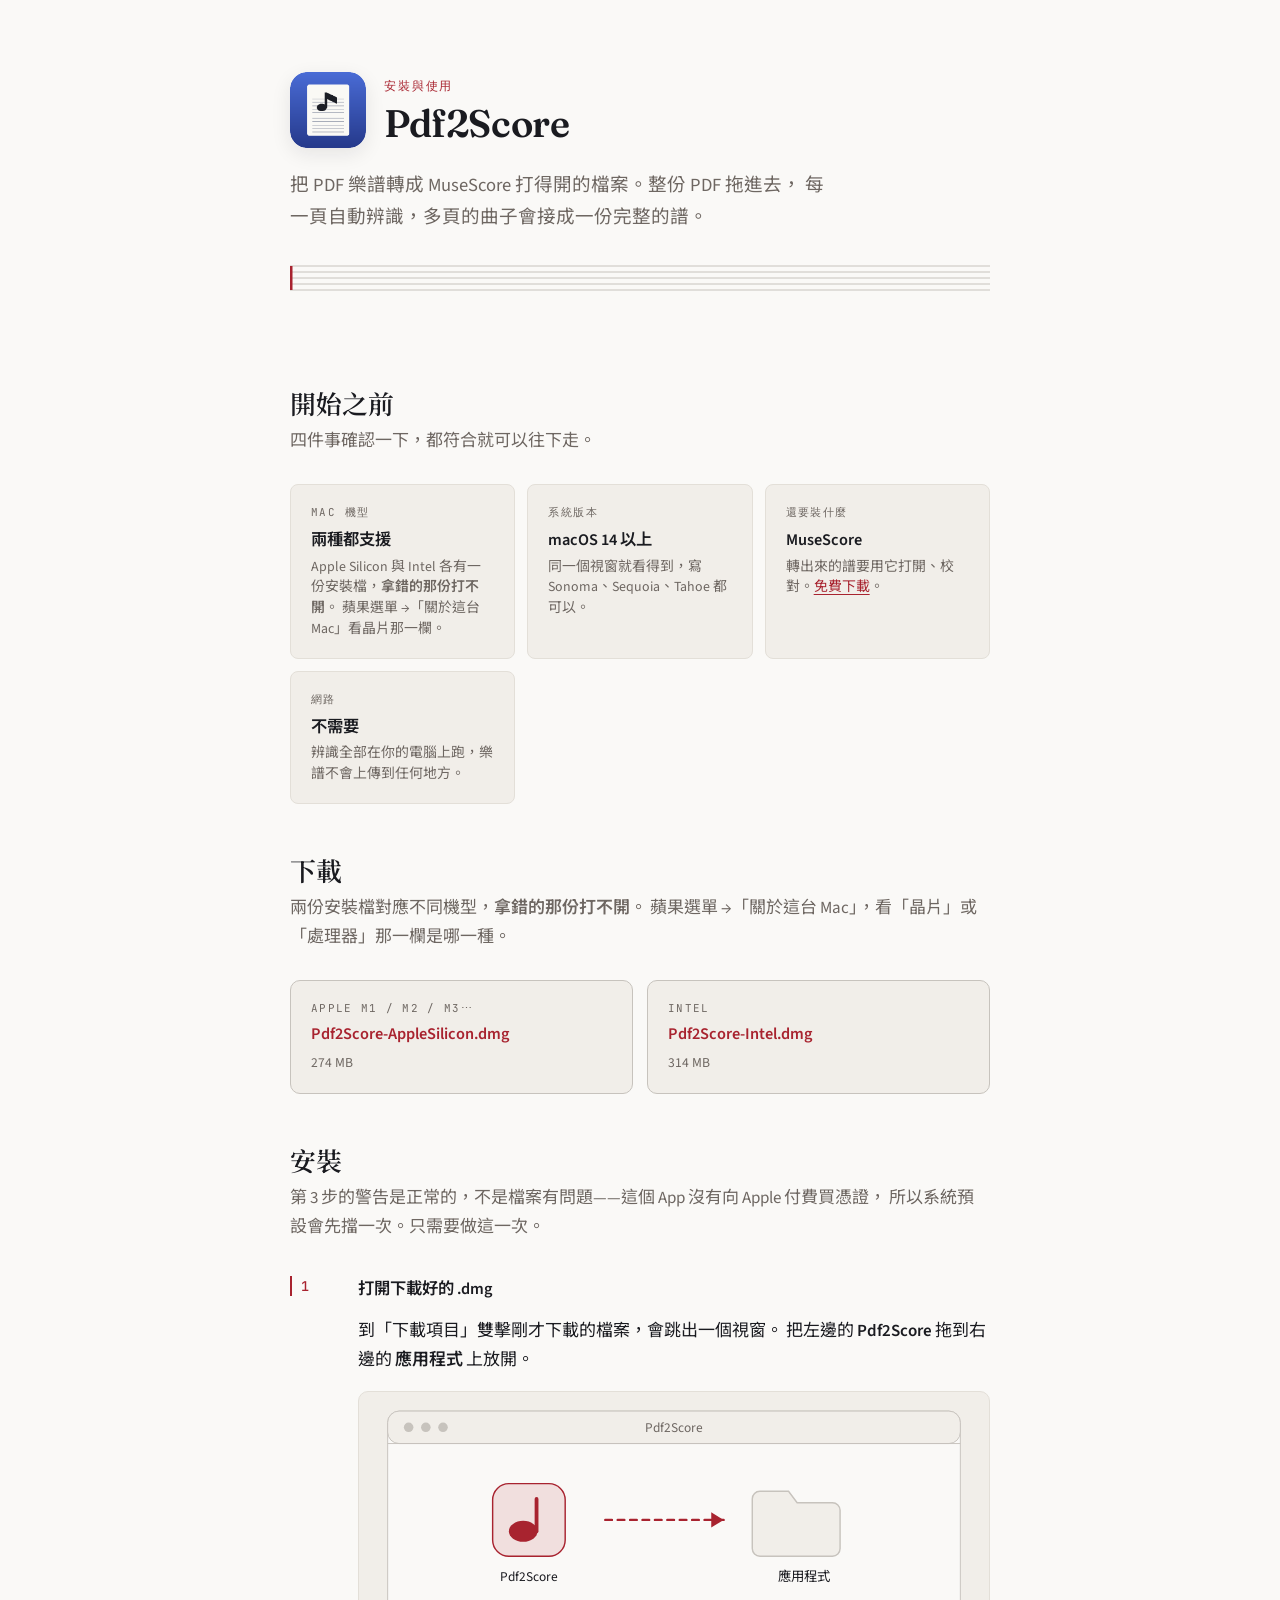
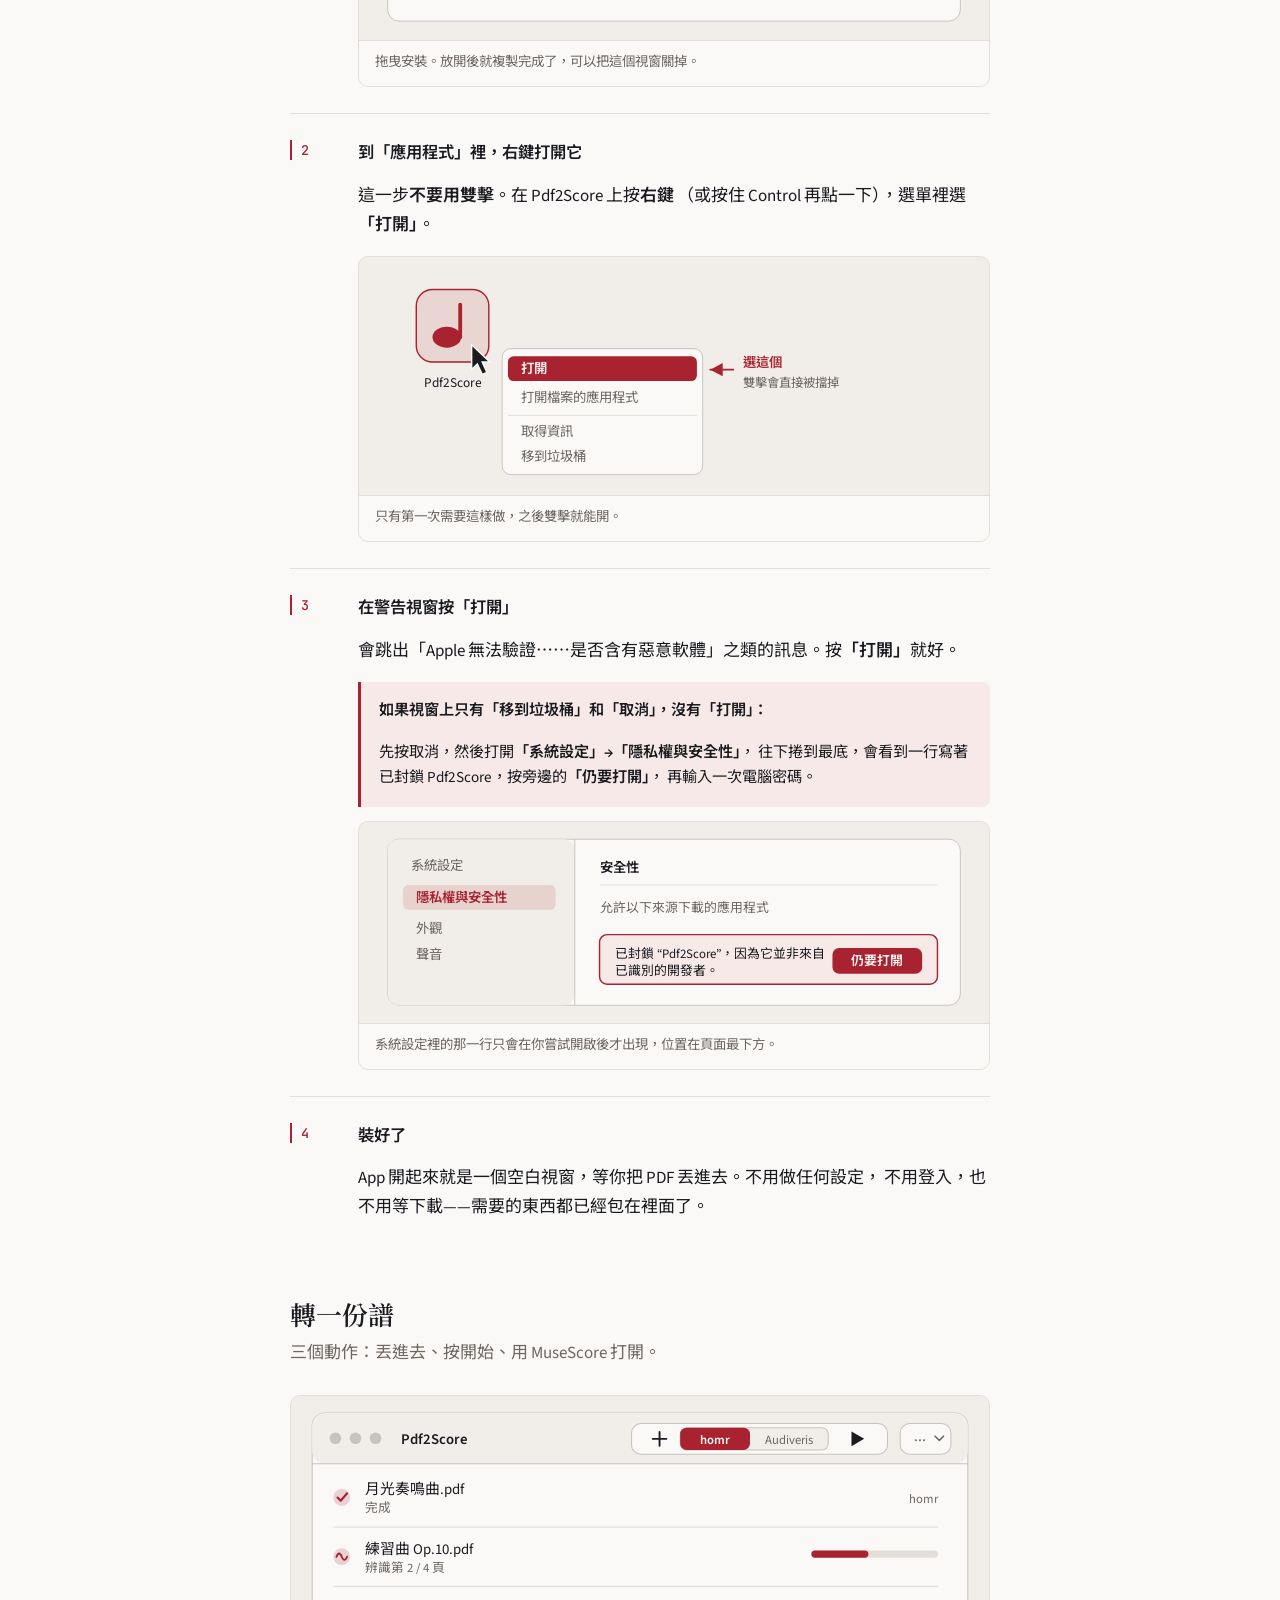
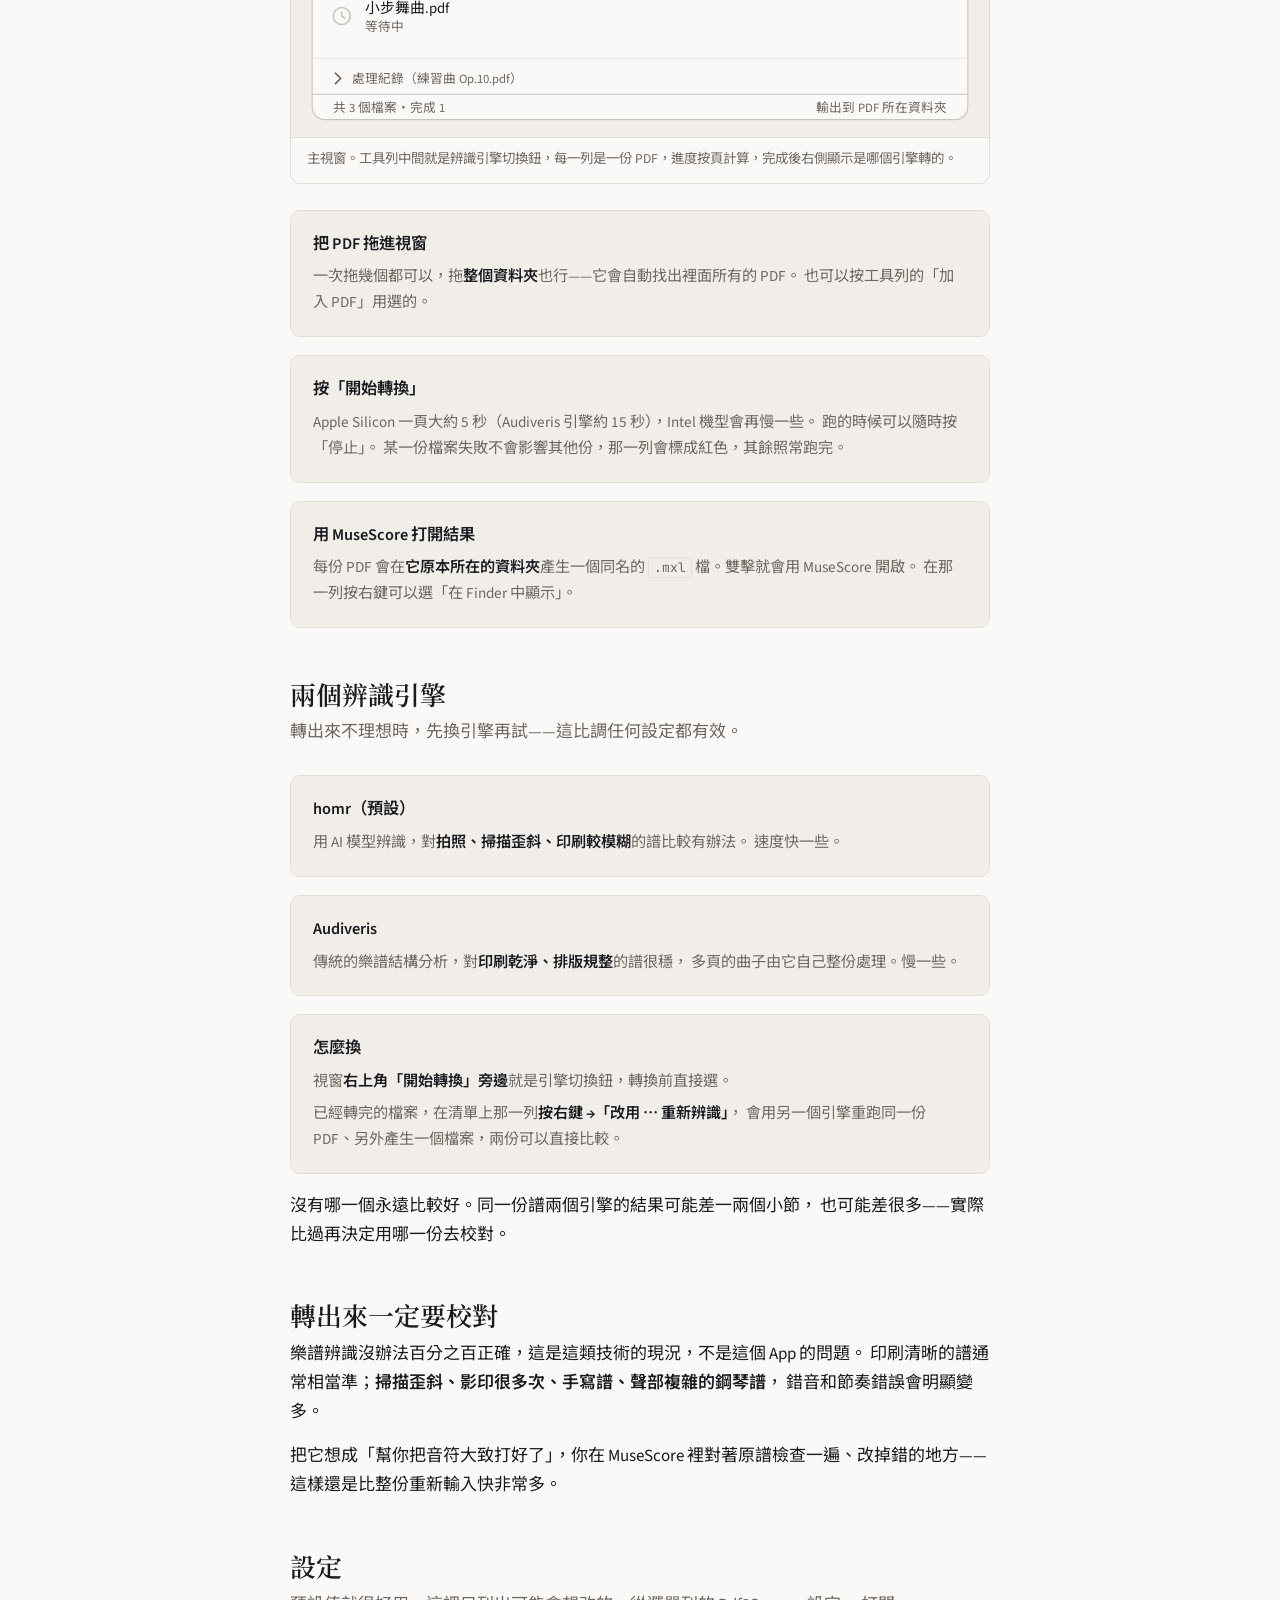
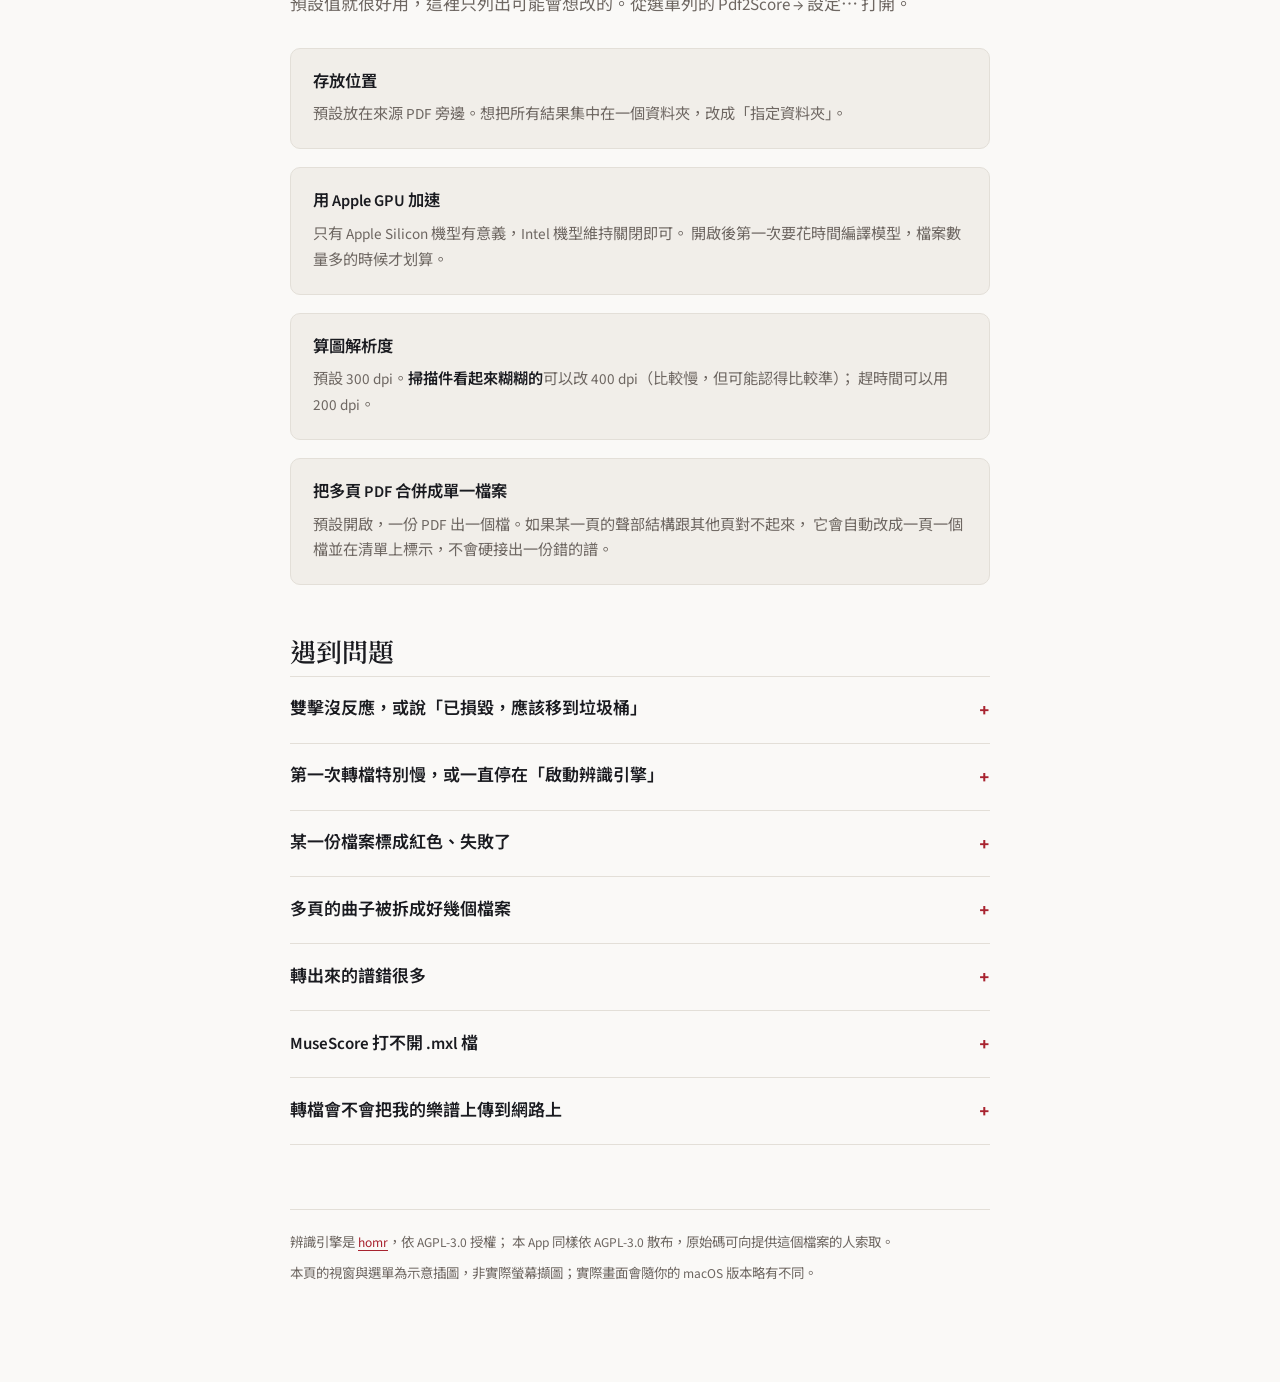
==== docs/index.html @ 409ef6ef "Pdf2Score 1.0 — batch PDF sheet music to MusicXML on macOS A SwiftUI front end over two optical musi" ====
<!doctype html>
<html lang="zh-Hant">
<head>
<meta charset="utf-8">
<meta name="viewport" content="width=device-width, initial-scale=1">
<meta name="description" content="Pdf2Score 的安裝與使用說明：把 PDF 樂譜轉成 MuseScore 打得開的檔案。">
<title>Pdf2Score 使用指南</title>
<link rel="preconnect" href="https://fonts.googleapis.com">
<link rel="preconnect" href="https://fonts.gstatic.com" crossorigin>
<link rel="stylesheet" href="https://fonts.googleapis.com/css2?family=Fraunces:opsz,wght@9..144,400;9..144,600&family=JetBrains+Mono:wght@400;500&family=Noto+Sans+TC:wght@400;500;700&family=Noto+Serif+TC:wght@600;700&family=Source+Sans+3:ital,wght@0,400;0,600;1,400&display=swap">

<style>
  :root {
    --paper:    #FAF9F7;
    --panel:    #F1EEE9;
    --ink:      #1A1B20;
    --muted:    #6E6762;
    --rule:     #C7C3BD;
    --hairline: #E3DFD8;
    --accent:   #A8232F;
    --accent-wash: #F6E9E8;
    --shadow:   rgba(26, 27, 32, .09);

    --display: "Fraunces", "Noto Serif TC", Georgia, serif;
    --body: "Source Sans 3", "Noto Sans TC", -apple-system, system-ui, sans-serif;
    --mono: "JetBrains Mono", ui-monospace, SFMono-Regular, Menlo, monospace;
  }

  @media (prefers-color-scheme: dark) {
    :root:not([data-theme="light"]) {
      --paper:    #15161A;
      --panel:    #1E2026;
      --ink:      #E9E6E1;
      --muted:    #9B938C;
      --rule:     #43454D;
      --hairline: #2A2C33;
      --accent:   #EC7C86;
      --accent-wash: #2C1E20;
      --shadow:   rgba(0, 0, 0, .45);
    }
  }

  :root[data-theme="dark"] {
    --paper:    #15161A;
    --panel:    #1E2026;
    --ink:      #E9E6E1;
    --muted:    #9B938C;
    --rule:     #43454D;
    --hairline: #2A2C33;
    --accent:   #EC7C86;
    --accent-wash: #2C1E20;
    --shadow:   rgba(0, 0, 0, .45);
  }

  * { box-sizing: border-box; }

  body {
    background: var(--paper);
    color: var(--ink);
    font-family: var(--body);
    font-size: 17px;
    line-height: 1.7;
    margin: 0;
    padding: 0 24px 96px;
    -webkit-font-smoothing: antialiased;
  }

  .wrap {
    max-width: 700px;
    margin: 0 auto;
  }

  /* ---------- masthead ---------- */

  .masthead {
    padding: 72px 0 44px;
    display: flex;
    flex-direction: column;
    gap: 22px;
  }

  .badge {
    display: flex;
    align-items: center;
    gap: 18px;
  }

  .badge img {
    width: 76px;
    height: 76px;
    border-radius: 17px;
    box-shadow: 0 6px 20px var(--shadow);
  }

  .badge h1 {
    font-family: var(--display);
    font-weight: 600;
    font-size: 2.4rem;
    line-height: 1.1;
    letter-spacing: -.01em;
    margin: 0;
    text-wrap: balance;
  }

  .badge .kicker {
    font-family: var(--mono);
    font-size: .72rem;
    letter-spacing: .16em;
    text-transform: uppercase;
    color: var(--accent);
    margin: 0 0 6px;
  }

  .standfirst {
    font-size: 1.16rem;
    color: var(--muted);
    margin: 0;
    max-width: 60ch;
  }

  /* the five-line stave that separates the masthead from the body */
  .stave {
    display: block;
    width: 100%;
    height: 30px;
    margin: 8px 0 0;
  }

  /* ---------- structure ---------- */

  section {
    padding-top: 52px;
  }

  h2 {
    font-family: var(--display);
    font-weight: 600;
    font-size: 1.62rem;
    line-height: 1.25;
    margin: 0 0 6px;
    text-wrap: balance;
  }

  .section-note {
    color: var(--muted);
    margin: 0 0 28px;
  }

  h3 {
    font-family: var(--body);
    font-weight: 600;
    font-size: 1.02rem;
    margin: 0 0 4px;
  }

  p { margin: 0 0 16px; }
  p:last-child { margin-bottom: 0; }

  a {
    color: var(--accent);
    text-underline-offset: 3px;
    text-decoration-thickness: 1px;
  }

  a:focus-visible,
  summary:focus-visible {
    outline: 2px solid var(--accent);
    outline-offset: 3px;
    border-radius: 3px;
  }

  code {
    font-family: var(--mono);
    font-size: .86em;
    background: var(--panel);
    border: 1px solid var(--hairline);
    border-radius: 4px;
    padding: 1px 5px;
  }

  strong { font-weight: 600; }

  /* ---------- requirements ---------- */

  .specs {
    display: grid;
    grid-template-columns: repeat(auto-fit, minmax(200px, 1fr));
    gap: 12px;
    margin: 0;
  }

  .spec {
    background: var(--panel);
    border: 1px solid var(--hairline);
    border-radius: 8px;
    padding: 18px 20px;
  }

  .spec dt {
    font-family: var(--mono);
    font-size: .68rem;
    letter-spacing: .13em;
    text-transform: uppercase;
    color: var(--muted);
    margin-bottom: 5px;
  }

  .spec dd {
    margin: 0;
    font-weight: 600;
    font-size: 1.02rem;
  }

  .spec dd span {
    display: block;
    font-weight: 400;
    font-size: .87rem;
    color: var(--muted);
    line-height: 1.5;
    margin-top: 2px;
  }

  /* ---------- downloads ---------- */

  .downloads {
    display: grid;
    grid-template-columns: repeat(auto-fit, minmax(240px, 1fr));
    gap: 14px;
  }

  .download {
    display: flex;
    flex-direction: column;
    gap: 3px;
    padding: 18px 20px;
    border: 1px solid var(--rule);
    border-radius: 10px;
    background: var(--panel);
    text-decoration: none;
    color: var(--ink);
    transition: border-color .15s ease, background .15s ease;
  }

  .download:hover,
  .download:focus-visible {
    border-color: var(--accent);
    background: var(--accent-wash);
  }

  .download .machine {
    font-family: var(--mono);
    font-size: .68rem;
    letter-spacing: .12em;
    text-transform: uppercase;
    color: var(--muted);
  }

  .download .file {
    font-weight: 600;
    font-size: 1.02rem;
    color: var(--accent);
    word-break: break-all;
  }

  .download .size {
    font-size: .85rem;
    color: var(--muted);
  }

  /* ---------- numbered install steps (bar numbers) ---------- */

  .steps {
    list-style: none;
    margin: 0;
    padding: 0;
    display: flex;
    flex-direction: column;
  }

  .step {
    display: grid;
    grid-template-columns: 46px 1fr;
    gap: 22px;
    padding: 26px 0;
    border-top: 1px solid var(--hairline);
  }

  .step:first-child { border-top: none; padding-top: 6px; }

  .bar-number {
    font-family: var(--mono);
    font-size: .84rem;
    font-weight: 500;
    color: var(--accent);
    border-left: 2px solid var(--accent);
    padding-left: 9px;
    height: fit-content;
    line-height: 1.5;
  }

  .step-body > * + * { margin-top: 14px; }

  /* ---------- figures ---------- */

  figure {
    margin: 0;
    border: 1px solid var(--hairline);
    border-radius: 10px;
    background: var(--panel);
    overflow: hidden;
  }

  figure svg {
    display: block;
    width: 100%;
    height: auto;
  }

  figcaption {
    font-size: .84rem;
    color: var(--muted);
    padding: 10px 16px 12px;
    border-top: 1px solid var(--hairline);
    background: var(--paper);
  }

  /* ---------- callouts ---------- */

  .note {
    border-left: 3px solid var(--rule);
    padding: 2px 0 2px 18px;
    color: var(--muted);
    font-size: .95rem;
  }

  .note strong { color: var(--ink); }

  .alert {
    border-left-color: var(--accent);
    background: var(--accent-wash);
    border-radius: 0 8px 8px 0;
    padding: 16px 18px;
    color: var(--ink);
  }

  /* ---------- usage cards ---------- */

  .cards {
    display: grid;
    gap: 18px;
  }

  .card {
    border: 1px solid var(--hairline);
    border-radius: 10px;
    padding: 20px 22px;
    background: var(--panel);
  }

  .card p {
    color: var(--muted);
    font-size: .95rem;
    margin: 6px 0 0;
  }

  .card p strong { color: var(--ink); }

  /* ---------- faq ---------- */

  details {
    border-top: 1px solid var(--hairline);
    padding: 4px 0;
  }

  details:last-of-type { border-bottom: 1px solid var(--hairline); }

  summary {
    cursor: pointer;
    padding: 14px 0;
    font-weight: 600;
    list-style: none;
    display: flex;
    justify-content: space-between;
    align-items: center;
    gap: 16px;
  }

  summary::-webkit-details-marker { display: none; }

  summary::after {
    content: "+";
    font-family: var(--mono);
    color: var(--accent);
    font-size: 1.1rem;
    flex: none;
  }

  details[open] summary::after { content: "\2212"; }

  details .answer {
    padding: 0 0 18px;
    color: var(--muted);
    font-size: .96rem;
  }

  details .answer p { margin-bottom: 12px; }

  /* ---------- colophon ---------- */

  footer {
    margin-top: 64px;
    padding-top: 22px;
    border-top: 1px solid var(--hairline);
    font-size: .84rem;
    color: var(--muted);
  }

  footer p { margin-bottom: 8px; }

  @media (max-width: 560px) {
    body { font-size: 16px; padding: 0 18px 72px; }
    .masthead { padding-top: 48px; }
    .badge { gap: 14px; }
    .badge img { width: 60px; height: 60px; }
    .badge h1 { font-size: 1.9rem; }
    .step { grid-template-columns: 38px 1fr; gap: 14px; }
  }

  @media (prefers-reduced-motion: reduce) {
    * { animation: none !important; transition: none !important; }
  }
</style>
</head>
<body>
<div class="wrap">

  <header class="masthead">
    <div class="badge">
      <img src="[data-uri]" alt="Pdf2Score 的 App 圖示：藍底白紙上的一個四分音符">
      <div>
        <p class="kicker">安裝與使用</p>
        <h1>Pdf2Score</h1>
      </div>
    </div>
    <p class="standfirst">
      把 PDF 樂譜轉成 MuseScore 打得開的檔案。整份 PDF 拖進去，
      每一頁自動辨識，多頁的曲子會接成一份完整的譜。
    </p>
    <svg class="stave" viewBox="0 0 700 30" preserveAspectRatio="none" aria-hidden="true">
      <g stroke-width="1" style="stroke: var(--rule)">
        <line x1="0" y1="3"  x2="700" y2="3"></line>
        <line x1="0" y1="9"  x2="700" y2="9"></line>
        <line x1="0" y1="15" x2="700" y2="15"></line>
        <line x1="0" y1="21" x2="700" y2="21"></line>
        <line x1="0" y1="27" x2="700" y2="27"></line>
      </g>
      <rect x="0" y="3" width="2.5" height="24" style="fill: var(--accent)"></rect>
    </svg>
  </header>

  <section>
    <h2>開始之前</h2>
    <p class="section-note">四件事確認一下，都符合就可以往下走。</p>
    <dl class="specs">
      <div class="spec">
        <dt>Mac 機型</dt>
        <dd>兩種都支援
          <span>Apple Silicon 與 Intel 各有一份安裝檔，<strong>拿錯的那份打不開</strong>。
                蘋果選單 →「關於這台 Mac」看晶片那一欄。</span>
        </dd>
      </div>
      <div class="spec">
        <dt>系統版本</dt>
        <dd>macOS 14 以上
          <span>同一個視窗就看得到，寫 Sonoma、Sequoia、Tahoe 都可以。</span>
        </dd>
      </div>
      <div class="spec">
        <dt>還要裝什麼</dt>
        <dd>MuseScore
          <span>轉出來的譜要用它打開、校對。<a href="https://musescore.org/zh-hant/download">免費下載</a>。</span>
        </dd>
      </div>
      <div class="spec">
        <dt>網路</dt>
        <dd>不需要
          <span>辨識全部在你的電腦上跑，樂譜不會上傳到任何地方。</span>
        </dd>
      </div>
    </dl>
  </section>

  <section>
    <h2>下載</h2>
    <p class="section-note">
      兩份安裝檔對應不同機型，<strong>拿錯的那份打不開</strong>。
      蘋果選單 →「關於這台 Mac」，看「晶片」或「處理器」那一欄是哪一種。
    </p>
    <div class="downloads">
      <a class="download" href="https://github.com/wubj/Pdf2Score/releases/latest/download/Pdf2Score-AppleSilicon.dmg" target="_blank" rel="noopener">
        <span class="machine">Apple M1 / M2 / M3⋯</span>
        <span class="file">Pdf2Score-AppleSilicon.dmg</span>
        <span class="size">274 MB</span>
      </a>
      <a class="download" href="https://github.com/wubj/Pdf2Score/releases/latest/download/Pdf2Score-Intel.dmg" target="_blank" rel="noopener">
        <span class="machine">Intel</span>
        <span class="file">Pdf2Score-Intel.dmg</span>
        <span class="size">314 MB</span>
      </a>
    </div>
  </section>

  <section>
    <h2>安裝</h2>
    <p class="section-note">
      第 3 步的警告是正常的，不是檔案有問題——這個 App 沒有向 Apple 付費買憑證，
      所以系統預設會先擋一次。只需要做這一次。
    </p>

    <ol class="steps">

      <li class="step">
        <div class="bar-number">1</div>
        <div class="step-body">
          <h3>打開下載好的 .dmg</h3>
          <p>到「下載項目」雙擊剛才下載的檔案，會跳出一個視窗。
             把左邊的 <strong>Pdf2Score</strong> 拖到右邊的 <strong>應用程式</strong> 上放開。</p>
          <figure>
            <svg viewBox="0 0 660 260" role="img" aria-label="示意圖：磁碟映像檔視窗中，把 Pdf2Score 圖示拖到應用程式資料夾">
              <rect x="30" y="20" width="600" height="220" rx="12" style="fill: var(--paper); stroke: var(--rule)"></rect>
              <rect x="30" y="20" width="600" height="34" rx="12" style="fill: var(--panel); stroke: var(--rule)"></rect>
              <path d="M30 54 h600" style="stroke: var(--rule)"></path>
              <g style="fill: var(--rule)">
                <circle cx="52" cy="37" r="5"></circle>
                <circle cx="70" cy="37" r="5"></circle>
                <circle cx="88" cy="37" r="5"></circle>
              </g>
              <text x="330" y="42" text-anchor="middle" font-size="14" style="font-family: var(--body); fill: var(--muted)">Pdf2Score</text>

              <!-- app icon -->
              <rect x="140" y="96" width="76" height="76" rx="17" opacity=".12" style="fill: var(--accent)"></rect>
              <rect x="140" y="96" width="76" height="76" rx="17" fill="none" stroke-width="1.5" style="stroke: var(--accent)"></rect>
              <ellipse cx="172" cy="146" rx="15" ry="11" style="fill: var(--accent)"></ellipse>
              <path d="M186 146 V112" stroke-width="4" stroke-linecap="round" style="stroke: var(--accent)"></path>
              <text x="178" y="198" text-anchor="middle" font-size="14" style="font-family: var(--body); fill: var(--ink)">Pdf2Score</text>

              <!-- arrow -->
              <path d="M258 134 h124" stroke-width="2.5" stroke-dasharray="7 6" stroke-linecap="round" style="stroke: var(--accent)"></path>
              <path d="M382 134 l-13 -8 v16 z" style="fill: var(--accent)"></path>

              <!-- applications folder -->
              <path d="M420 104 h30 l9 12 h37 a8 8 0 0 1 8 8 v40 a8 8 0 0 1 -8 8 h-76 a8 8 0 0 1 -8 -8 v-52 a8 8 0 0 1 8 -8 z" stroke-width="1.5" style="fill: var(--panel); stroke: var(--rule)"></path>
              <text x="466" y="198" text-anchor="middle" font-size="14" style="font-family: var(--body); fill: var(--ink)">應用程式</text>
            </svg>
            <figcaption>拖曳安裝。放開後就複製完成了，可以把這個視窗關掉。</figcaption>
          </figure>
        </div>
      </li>

      <li class="step">
        <div class="bar-number">2</div>
        <div class="step-body">
          <h3>到「應用程式」裡，右鍵打開它</h3>
          <p>這一步<strong>不要用雙擊</strong>。在 Pdf2Score 上按<strong>右鍵</strong>
             （或按住 Control 再點一下），選單裡選<strong>「打開」</strong>。</p>
          <figure>
            <svg viewBox="0 0 660 250" role="img" aria-label="示意圖：在 App 圖示上按右鍵，選單中的「打開」被標示出來">
              <rect x="60" y="34" width="76" height="76" rx="17" opacity=".12" style="fill: var(--accent)"></rect>
              <rect x="60" y="34" width="76" height="76" rx="17" fill="none" stroke-width="1.5" style="stroke: var(--accent)"></rect>
              <ellipse cx="92" cy="84" rx="15" ry="11" style="fill: var(--accent)"></ellipse>
              <path d="M106 84 V50" stroke-width="4" stroke-linecap="round" style="stroke: var(--accent)"></path>
              <text x="98" y="136" text-anchor="middle" font-size="14" style="font-family: var(--body); fill: var(--ink)">Pdf2Score</text>

              <!-- cursor -->
              <path d="M118 92 l0 26 l6 -6 l5 11 l5 -2 l-5 -11 l8 0 z" stroke-width="1.5" style="fill: var(--ink); stroke: var(--paper)"></path>

              <!-- context menu -->
              <rect x="150" y="96" width="210" height="132" rx="9" style="fill: var(--paper); stroke: var(--rule)"></rect>
              <rect x="156" y="104" width="198" height="26" rx="6" style="fill: var(--accent)"></rect>
              <text x="170" y="122" font-size="14" font-weight="600" style="font-family: var(--body); fill: var(--paper)">打開</text>
              <text x="170" y="152" font-size="14" style="font-family: var(--body); fill: var(--muted)">打開檔案的應用程式</text>
              <path d="M156 166 h198" style="stroke: var(--hairline)"></path>
              <text x="170" y="188" font-size="14" style="font-family: var(--body); fill: var(--muted)">取得資訊</text>
              <text x="170" y="214" font-size="14" style="font-family: var(--body); fill: var(--muted)">移到垃圾桶</text>

              <!-- annotation -->
              <path d="M392 118 h-24" stroke-width="2" stroke-linecap="round" style="stroke: var(--accent)"></path>
              <path d="M368 118 l13 -7 v14 z" style="fill: var(--accent)"></path>
              <text x="402" y="115" font-size="14" font-weight="600" style="font-family: var(--body); fill: var(--accent)">選這個</text>
              <text x="402" y="136" font-size="13" style="font-family: var(--body); fill: var(--muted)">雙擊會直接被擋掉</text>
            </svg>
            <figcaption>只有第一次需要這樣做，之後雙擊就能開。</figcaption>
          </figure>
        </div>
      </li>

      <li class="step">
        <div class="bar-number">3</div>
        <div class="step-body">
          <h3>在警告視窗按「打開」</h3>
          <p>會跳出「Apple 無法驗證⋯⋯是否含有惡意軟體」之類的訊息。按<strong>「打開」</strong>就好。</p>
          <div class="note alert">
            <p><strong>如果視窗上只有「移到垃圾桶」和「取消」，沒有「打開」：</strong></p>
            <p>先按取消，然後打開<strong>「系統設定」→「隱私權與安全性」</strong>，
               往下捲到最底，會看到一行寫著已封鎖 Pdf2Score，按旁邊的<strong>「仍要打開」</strong>，
               再輸入一次電腦密碼。</p>
          </div>
          <figure>
            <svg viewBox="0 0 660 210" role="img" aria-label="示意圖：系統設定的隱私權與安全性頁面，最下方有「仍要打開」按鈕">
              <rect x="30" y="18" width="600" height="174" rx="12" style="fill: var(--paper); stroke: var(--rule)"></rect>
              <rect x="30" y="18" width="196" height="174" rx="12" style="fill: var(--panel)"></rect>
              <path d="M226 18 v174" style="stroke: var(--rule)"></path>
              <text x="54" y="50" font-size="14" style="font-family: var(--body); fill: var(--muted)">系統設定</text>
              <rect x="46" y="66" width="160" height="26" rx="6" opacity=".14" style="fill: var(--accent)"></rect>
              <text x="60" y="84" font-size="14" font-weight="600" style="font-family: var(--body); fill: var(--accent)">隱私權與安全性</text>
              <text x="60" y="116" font-size="14" style="font-family: var(--body); fill: var(--muted)">外觀</text>
              <text x="60" y="144" font-size="14" style="font-family: var(--body); fill: var(--muted)">聲音</text>

              <text x="252" y="52" font-size="14" font-weight="600" style="font-family: var(--body); fill: var(--ink)">安全性</text>
              <path d="M252 66 h354" style="stroke: var(--hairline)"></path>
              <text x="252" y="94" font-size="13.5" style="font-family: var(--body); fill: var(--muted)">允許以下來源下載的應用程式</text>
              <rect x="252" y="118" width="354" height="52" rx="8" stroke-width="1.5" style="fill: var(--accent-wash); stroke: var(--accent)"></rect>
              <text x="268" y="142" font-size="13.5" style="font-family: var(--body); fill: var(--ink)">已封鎖 “Pdf2Score”，因為它並非來自</text>
              <text x="268" y="160" font-size="13.5" style="font-family: var(--body); fill: var(--ink)">已識別的開發者。</text>
              <rect x="496" y="132" width="94" height="27" rx="7" style="fill: var(--accent)"></rect>
              <text x="543" y="150" text-anchor="middle" font-size="13.5" font-weight="600" style="font-family: var(--body); fill: var(--paper)">仍要打開</text>
            </svg>
            <figcaption>系統設定裡的那一行只會在你嘗試開啟後才出現，位置在頁面最下方。</figcaption>
          </figure>
        </div>
      </li>

      <li class="step">
        <div class="bar-number">4</div>
        <div class="step-body">
          <h3>裝好了</h3>
          <p>App 開起來就是一個空白視窗，等你把 PDF 丟進去。不用做任何設定，
             不用登入，也不用等下載——需要的東西都已經包在裡面了。</p>
        </div>
      </li>

    </ol>
  </section>

  <section>
    <h2>轉一份譜</h2>
    <p class="section-note">三個動作：丟進去、按開始、用 MuseScore 打開。</p>

    <figure>
      <svg viewBox="0 0 660 322" role="img" aria-label="示意圖：Pdf2Score 主視窗，工具列上有加入、引擎切換與開始轉換，中間是檔案清單與進度">
        <rect x="20" y="16" width="620" height="290" rx="12" style="fill: var(--paper); stroke: var(--rule)"></rect>
        <rect x="20" y="16" width="620" height="48" rx="12" style="fill: var(--panel)"></rect>
        <path d="M20 64 h620" style="stroke: var(--rule)"></path>
        <g style="fill: var(--rule)">
          <circle cx="42" cy="40" r="5.5"></circle>
          <circle cx="61" cy="40" r="5.5"></circle>
          <circle cx="80" cy="40" r="5.5"></circle>
        </g>
        <text x="104" y="45" font-size="14" font-weight="600" style="font-family: var(--body); fill: var(--ink)">Pdf2Score</text>

        <!-- toolbar: add, engine switch, convert -->
        <rect x="322" y="26" width="242" height="29" rx="9" style="fill: var(--paper); stroke: var(--rule)"></rect>
        <path d="M342 40.5 h13 M348.5 34 v13" stroke-width="1.8" stroke-linecap="round" style="stroke: var(--ink)"></path>
        <rect x="368" y="30" width="140" height="21" rx="6" style="fill: var(--panel); stroke: var(--rule)"></rect>
        <rect x="368" y="30" width="66" height="21" rx="6" style="fill: var(--accent)"></rect>
        <text x="401" y="45" text-anchor="middle" font-size="12" font-weight="600" style="font-family: var(--body); fill: var(--paper)">homr</text>
        <text x="471" y="45" text-anchor="middle" font-size="12" style="font-family: var(--body); fill: var(--muted)">Audiveris</text>
        <path d="M530 33.5 l12 7 l-12 7 z" style="fill: var(--ink)"></path>

        <rect x="576" y="26" width="48" height="29" rx="9" style="fill: var(--paper); stroke: var(--rule)"></rect>
        <text x="595" y="46" text-anchor="middle" font-size="15" style="font-family: var(--body); fill: var(--muted)">···</text>
        <path d="M609 38 l4 4 l4 -4" stroke-width="1.5" fill="none" stroke-linecap="round" style="stroke: var(--muted)"></path>

        <!-- row 1: finished, shows which engine produced it -->
        <circle cx="48" cy="96" r="8" opacity=".18" style="fill: var(--accent)"></circle>
        <path d="M44 96 l3 3 l6 -7" stroke-width="2" fill="none" stroke-linecap="round" stroke-linejoin="round" style="stroke: var(--accent)"></path>
        <text x="70" y="93" font-size="14" style="font-family: var(--body); fill: var(--ink)">月光奏鳴曲.pdf</text>
        <text x="70" y="110" font-size="12" style="font-family: var(--body); fill: var(--muted)">完成</text>
        <text x="612" y="101" text-anchor="end" font-size="12" style="font-family: var(--body); fill: var(--muted)">homr</text>
        <path d="M40 124 h572" style="stroke: var(--hairline)"></path>

        <!-- row 2: running, per-page progress -->
        <circle cx="48" cy="152" r="8" opacity=".18" style="fill: var(--accent)"></circle>
        <path d="M43 152 q2.5 -6 5 0 t5 0" stroke-width="1.8" fill="none" stroke-linecap="round" style="stroke: var(--accent)"></path>
        <text x="70" y="149" font-size="14" style="font-family: var(--body); fill: var(--ink)">練習曲 Op.10.pdf</text>
        <text x="70" y="166" font-size="12" style="font-family: var(--body); fill: var(--muted)">辨識第 2 / 4 頁</text>
        <rect x="492" y="146" width="120" height="7" rx="3.5" style="fill: var(--hairline)"></rect>
        <rect x="492" y="146" width="54" height="7" rx="3.5" style="fill: var(--accent)"></rect>
        <path d="M40 180 h572" style="stroke: var(--hairline)"></path>

        <!-- row 3: waiting -->
        <circle cx="48" cy="208" r="8" fill="none" stroke-width="1.5" style="stroke: var(--rule)"></circle>
        <path d="M48 204 v4 l3 2" stroke-width="1.5" fill="none" stroke-linecap="round" style="stroke: var(--rule)"></path>
        <text x="70" y="205" font-size="14" style="font-family: var(--body); fill: var(--ink)">小步舞曲.pdf</text>
        <text x="70" y="222" font-size="12" style="font-family: var(--body); fill: var(--muted)">等待中</text>

        <!-- collapsible log -->
        <path d="M20 248 h620" style="stroke: var(--hairline)"></path>
        <path d="M42 262 l5 5 l-5 5" stroke-width="1.5" fill="none" stroke-linecap="round" stroke-linejoin="round" style="stroke: var(--muted)"></path>
        <text x="58" y="271" font-size="12" style="font-family: var(--body); fill: var(--muted)">處理紀錄（練習曲 Op.10.pdf）</text>

        <!-- status bar -->
        <path d="M20 282 h620" style="stroke: var(--rule)"></path>
        <text x="40" y="299" font-size="12" style="font-family: var(--body); fill: var(--muted)">共 3 個檔案・完成 1</text>
        <text x="620" y="299" text-anchor="end" font-size="12" style="font-family: var(--body); fill: var(--muted)">輸出到 PDF 所在資料夾</text>
      </svg>
      <figcaption>主視窗。工具列中間就是辨識引擎切換鈕，每一列是一份 PDF，進度按頁計算，完成後右側顯示是哪個引擎轉的。</figcaption>
    </figure>

    <div class="cards" style="margin-top: 26px;">
      <div class="card">
        <h3>把 PDF 拖進視窗</h3>
        <p>一次拖幾個都可以，拖<strong>整個資料夾</strong>也行——它會自動找出裡面所有的 PDF。
           也可以按工具列的「加入 PDF」用選的。</p>
      </div>
      <div class="card">
        <h3>按「開始轉換」</h3>
        <p>Apple Silicon 一頁大約 5 秒（Audiveris 引擎約 15 秒），Intel 機型會再慢一些。
           跑的時候可以隨時按「停止」。
           某一份檔案失敗不會影響其他份，那一列會標成紅色，其餘照常跑完。</p>
      </div>
      <div class="card">
        <h3>用 MuseScore 打開結果</h3>
        <p>每份 PDF 會在<strong>它原本所在的資料夾</strong>產生一個同名的
           <code>.mxl</code> 檔。雙擊就會用 MuseScore 開啟。
           在那一列按右鍵可以選「在 Finder 中顯示」。</p>
      </div>
    </div>
  </section>

  <section>
    <h2>兩個辨識引擎</h2>
    <p class="section-note">轉出來不理想時，先換引擎再試——這比調任何設定都有效。</p>
    <div class="cards">
      <div class="card">
        <h3>homr（預設）</h3>
        <p>用 AI 模型辨識，對<strong>拍照、掃描歪斜、印刷較模糊</strong>的譜比較有辦法。
           速度快一些。</p>
      </div>
      <div class="card">
        <h3>Audiveris</h3>
        <p>傳統的樂譜結構分析，對<strong>印刷乾淨、排版規整</strong>的譜很穩，
           多頁的曲子由它自己整份處理。慢一些。</p>
      </div>
      <div class="card">
        <h3>怎麼換</h3>
        <p>視窗<strong>右上角「開始轉換」旁邊</strong>就是引擎切換鈕，轉換前直接選。</p>
        <p>已經轉完的檔案，在清單上那一列<strong>按右鍵 →「改用 ⋯ 重新辨識」</strong>，
           會用另一個引擎重跑同一份 PDF、另外產生一個檔案，兩份可以直接比較。</p>
      </div>
    </div>
    <p style="margin-top: 18px;">沒有哪一個永遠比較好。同一份譜兩個引擎的結果可能差一兩個小節，
       也可能差很多——實際比過再決定用哪一份去校對。</p>
  </section>

  <section>
    <h2>轉出來一定要校對</h2>
    <p>樂譜辨識沒辦法百分之百正確，這是這類技術的現況，不是這個 App 的問題。
       印刷清晰的譜通常相當準；<strong>掃描歪斜、影印很多次、手寫譜、聲部複雜的鋼琴譜</strong>，
       錯音和節奏錯誤會明顯變多。</p>
    <p>把它想成「幫你把音符大致打好了」，你在 MuseScore 裡對著原譜檢查一遍、改掉錯的地方——
       這樣還是比整份重新輸入快非常多。</p>
  </section>

  <section>
    <h2>設定</h2>
    <p class="section-note">預設值就很好用，這裡只列出可能會想改的。從選單列的 Pdf2Score → 設定⋯ 打開。</p>
    <div class="cards">
      <div class="card">
        <h3>存放位置</h3>
        <p>預設放在來源 PDF 旁邊。想把所有結果集中在一個資料夾，改成「指定資料夾」。</p>
      </div>
      <div class="card">
        <h3>用 Apple GPU 加速</h3>
        <p>只有 Apple Silicon 機型有意義，Intel 機型維持關閉即可。
           開啟後第一次要花時間編譯模型，檔案數量多的時候才划算。</p>
      </div>
      <div class="card">
        <h3>算圖解析度</h3>
        <p>預設 300 dpi。<strong>掃描件看起來糊糊的</strong>可以改 400 dpi（比較慢，但可能認得比較準）；
           趕時間可以用 200 dpi。</p>
      </div>
      <div class="card">
        <h3>把多頁 PDF 合併成單一檔案</h3>
        <p>預設開啟，一份 PDF 出一個檔。如果某一頁的聲部結構跟其他頁對不起來，
           它會自動改成一頁一個檔並在清單上標示，不會硬接出一份錯的譜。</p>
      </div>
    </div>
  </section>

  <section>
    <h2>遇到問題</h2>

    <details>
      <summary>雙擊沒反應，或說「已損毀，應該移到垃圾桶」</summary>
      <div class="answer">
        <p>這是 macOS 對沒有 Apple 憑證的 App 的預設反應，檔案本身沒壞。
           照安裝的第 2、3 步做一次：<strong>右鍵 →「打開」</strong>，
           或到「系統設定 →「隱私權與安全性」按「仍要打開」。</p>
      </div>
    </details>

    <details>
      <summary>第一次轉檔特別慢，或一直停在「啟動辨識引擎」</summary>
      <div class="answer">
        <p>安裝後第一次啟動，macOS 會把 App 裡的每個檔案檢查一遍。App 內建了兩套完整的
           辨識引擎，檔案很多，所以這一次<strong>可能要好幾分鐘</strong>，之後就不會再發生了。
           清單上顯示「啟動辨識引擎…」就表示它正在做這件事，不是當掉了。</p>
        <p>開著 App 不動它一下下，它會自己在背景把這件事做完，之後轉檔就都是正常速度。</p>
        <p>之後每次轉檔，一頁大約 5 秒（Intel 機型約 15 秒）。</p>
      </div>
    </details>

    <details>
      <summary>某一份檔案標成紅色、失敗了</summary>
      <div class="answer">
        <p>點那一列，下面的「處理紀錄」會展開，寫著失敗原因。最常見的兩種：</p>
        <p><strong>找不到任何音符</strong>——這一頁可能是封面、目次、歌詞頁，或者掃描太淡。
           <strong>整份都失敗</strong>——確認這份 PDF 真的是樂譜，而不是掃描成純圖片後又被壓縮得太模糊的版本。</p>
        <p>可以試著把解析度調到 400 dpi 再跑一次。</p>
      </div>
    </details>

    <details>
      <summary>多頁的曲子被拆成好幾個檔案</summary>
      <div class="answer">
        <p>當某一頁辨識出來的聲部數量跟其他頁不一樣時（例如某頁被誤判成兩行譜表），
           硬接起來會產生一份錯亂的譜，所以它選擇分開輸出，並在那一列標上警告。</p>
        <p>你可以在 MuseScore 裡手動接起來，或者調整解析度重跑看看那一頁能不能認對。</p>
      </div>
    </details>

    <details>
      <summary>轉出來的譜錯很多</summary>
      <div class="answer">
        <p>先看原始 PDF 的品質。如果是拍照或低解析度掃描，先想辦法拿到更清楚的版本，
           效果差很多。歪斜的掃描件也可以先用預覽程式轉正再丟進來。</p>
        <p>如果原檔已經很清楚但結果還是不好，那就是這份譜的複雜度超出目前辨識引擎的能力了。</p>
      </div>
    </details>

    <details>
      <summary>MuseScore 打不開 .mxl 檔</summary>
      <div class="answer">
        <p>確認裝的是 MuseScore 4（<a href="https://musescore.org/zh-hant/download">musescore.org</a> 免費下載）。
           <code>.mxl</code> 是 MusicXML 的標準壓縮格式，Sibelius、Finale、Dorico 也都讀得懂。</p>
      </div>
    </details>

    <details>
      <summary>轉檔會不會把我的樂譜上傳到網路上</summary>
      <div class="answer">
        <p>不會。辨識模型跟程式都在 App 裡面，整個過程在你的電腦上完成，全程不需要網路。</p>
      </div>
    </details>
  </section>

  <footer>
    <p>辨識引擎是 <a href="https://github.com/liebharc/homr">homr</a>，依 AGPL-3.0 授權；
       本 App 同樣依 AGPL-3.0 散布，原始碼可向提供這個檔案的人索取。</p>
    <p>本頁的視窗與選單為示意插圖，非實際螢幕擷圖；實際畫面會隨你的 macOS 版本略有不同。</p>
  </footer>

</div>
</body>
</html>
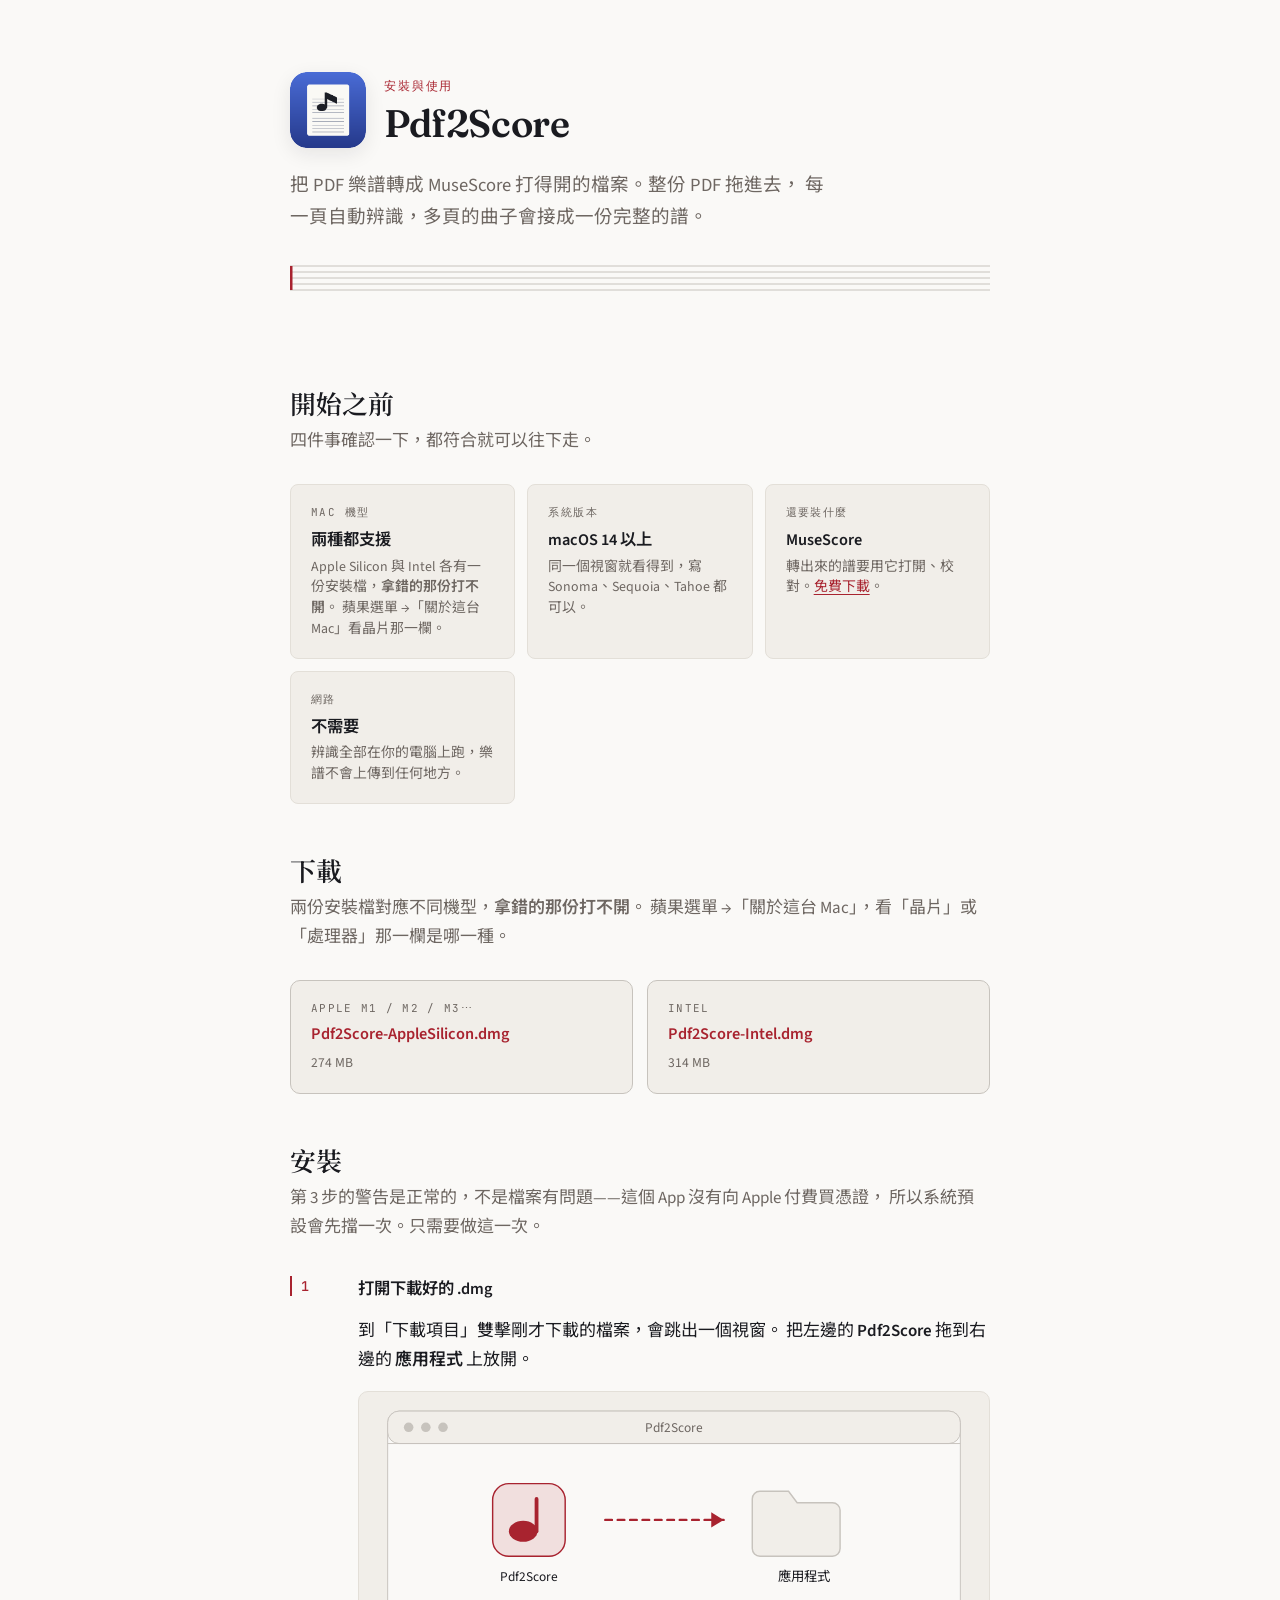
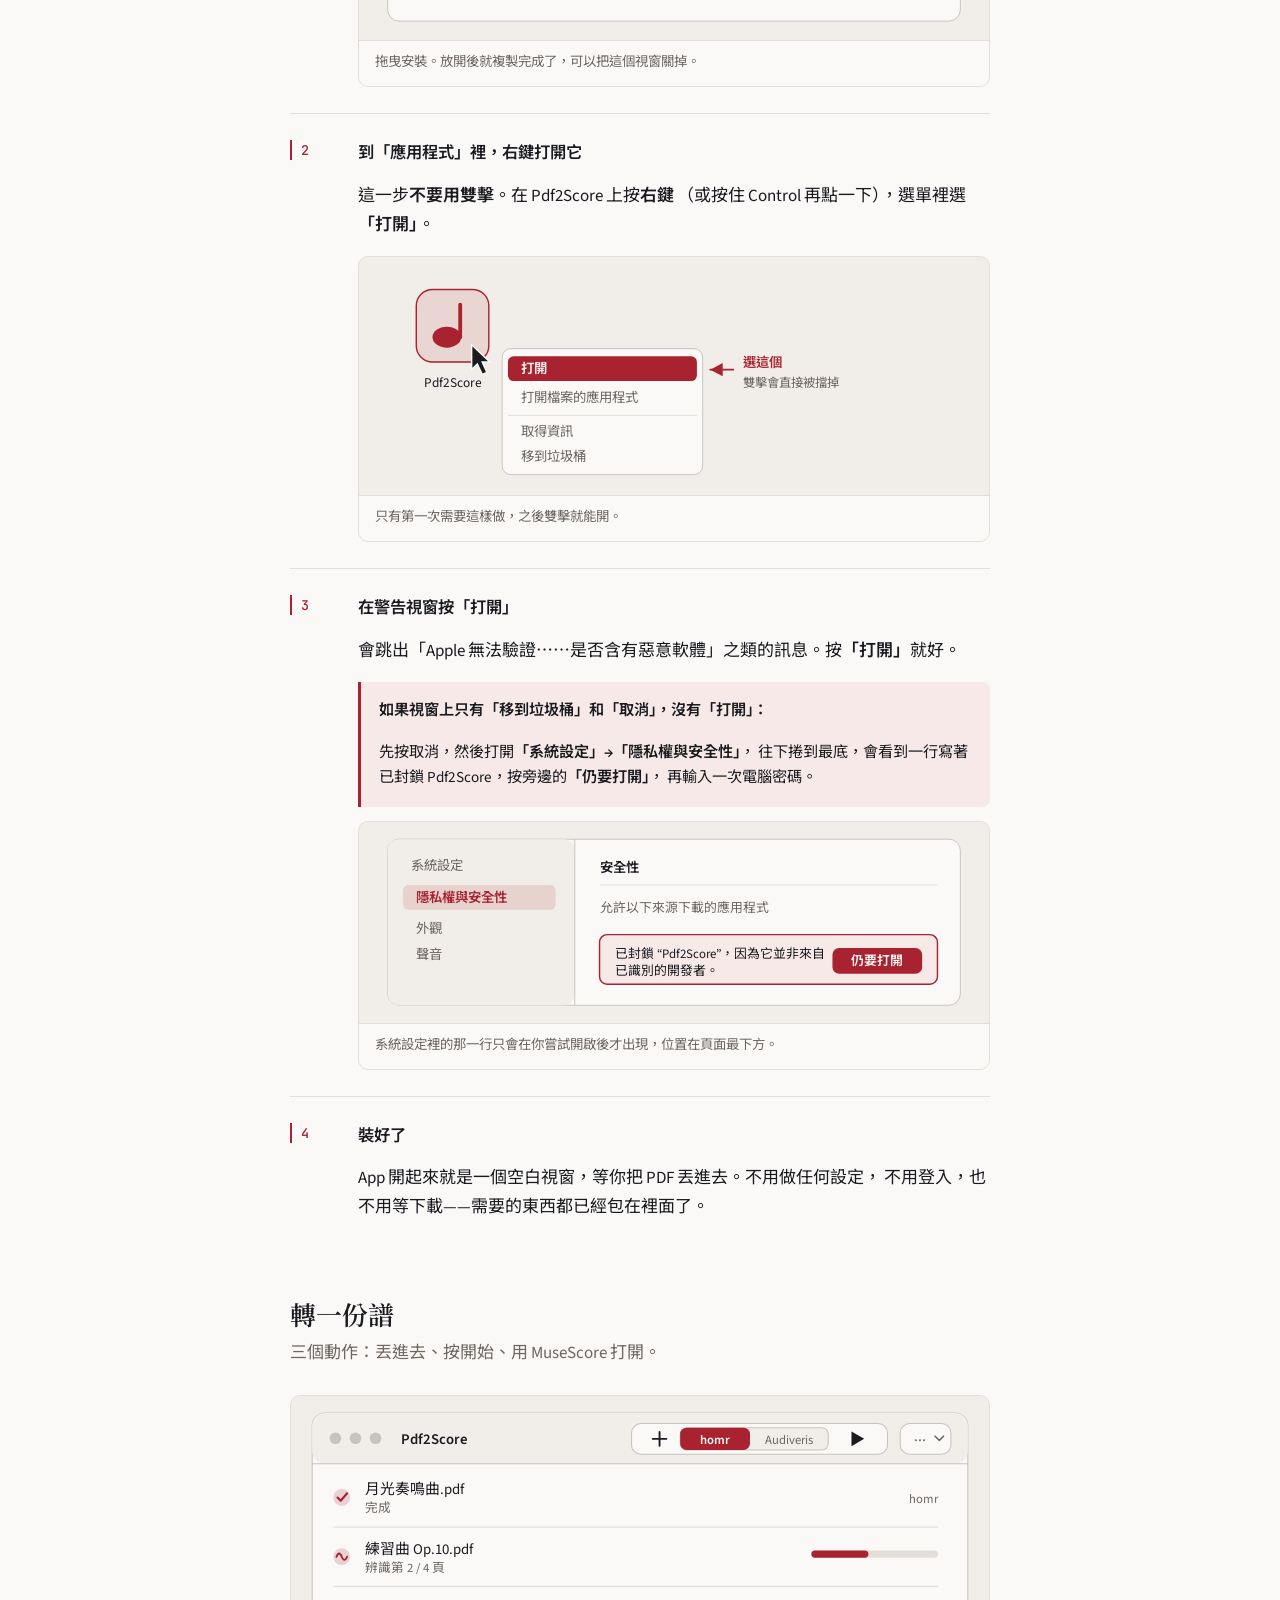
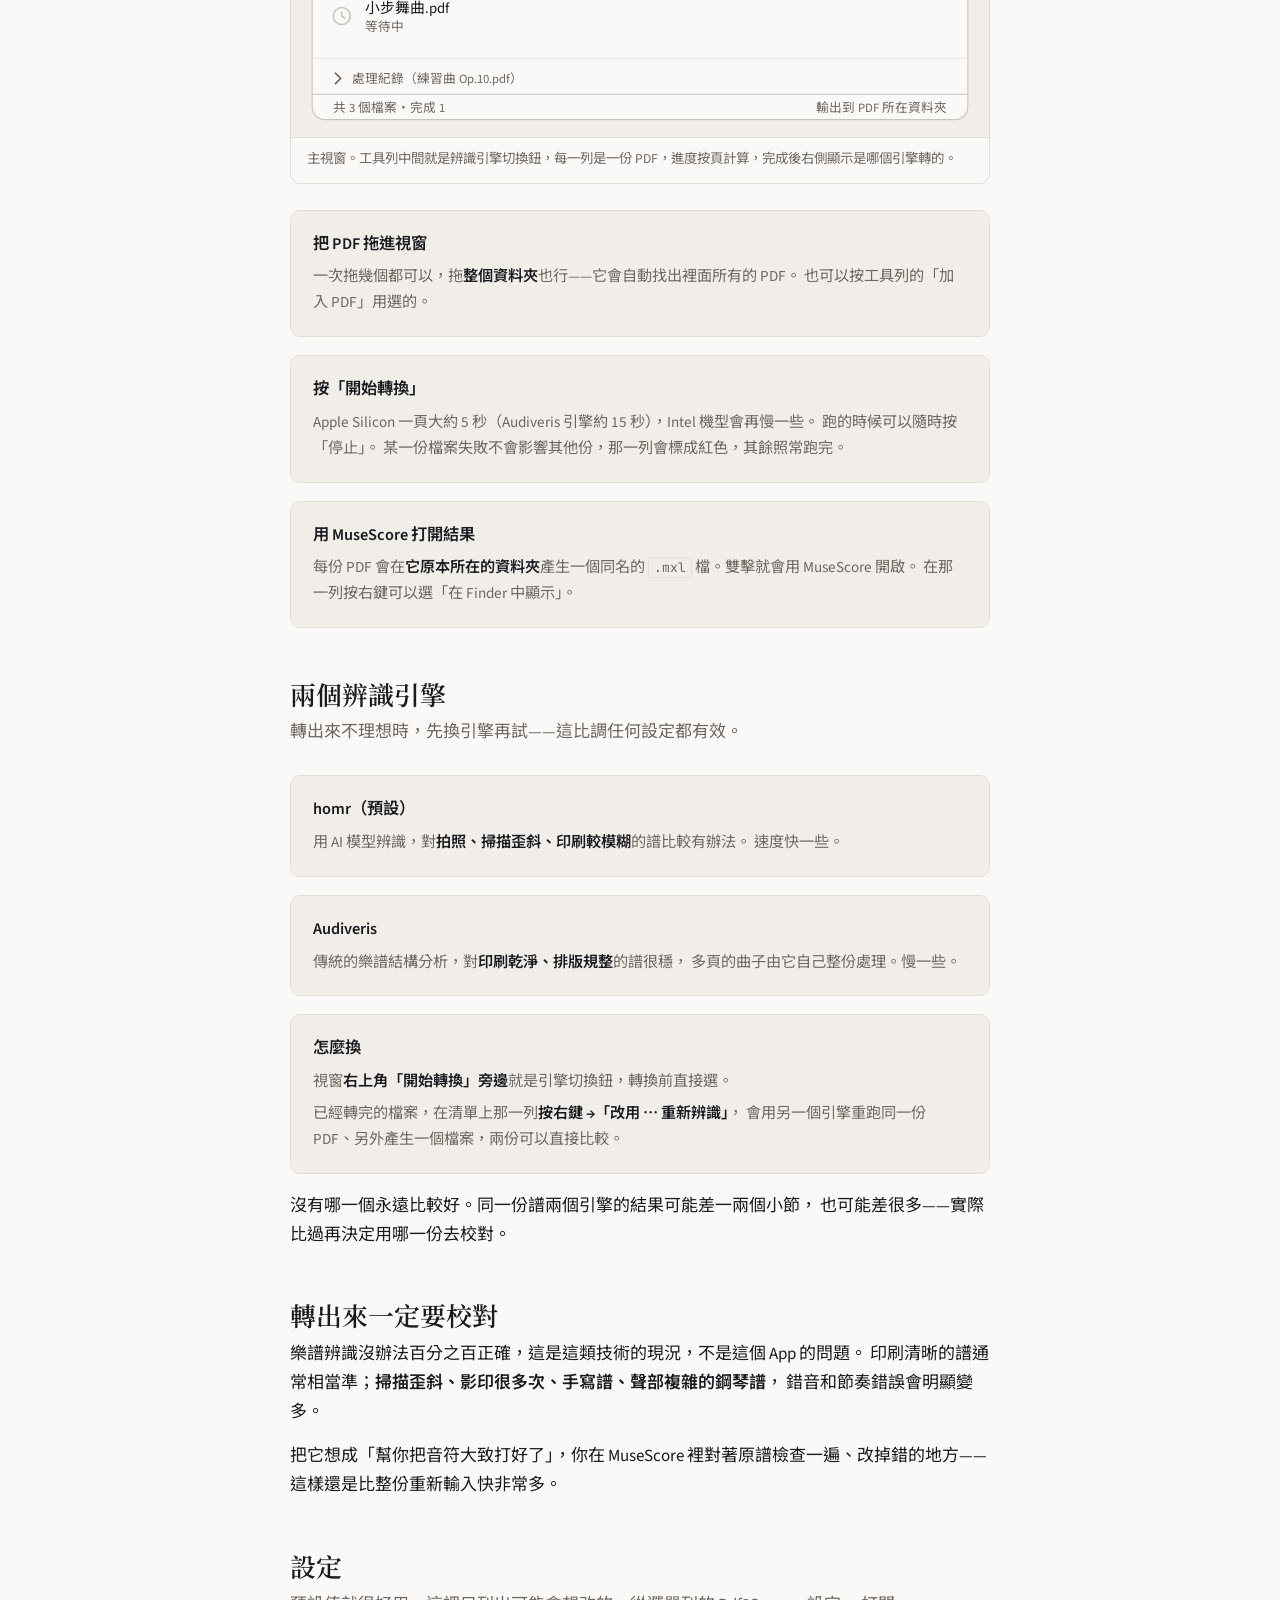
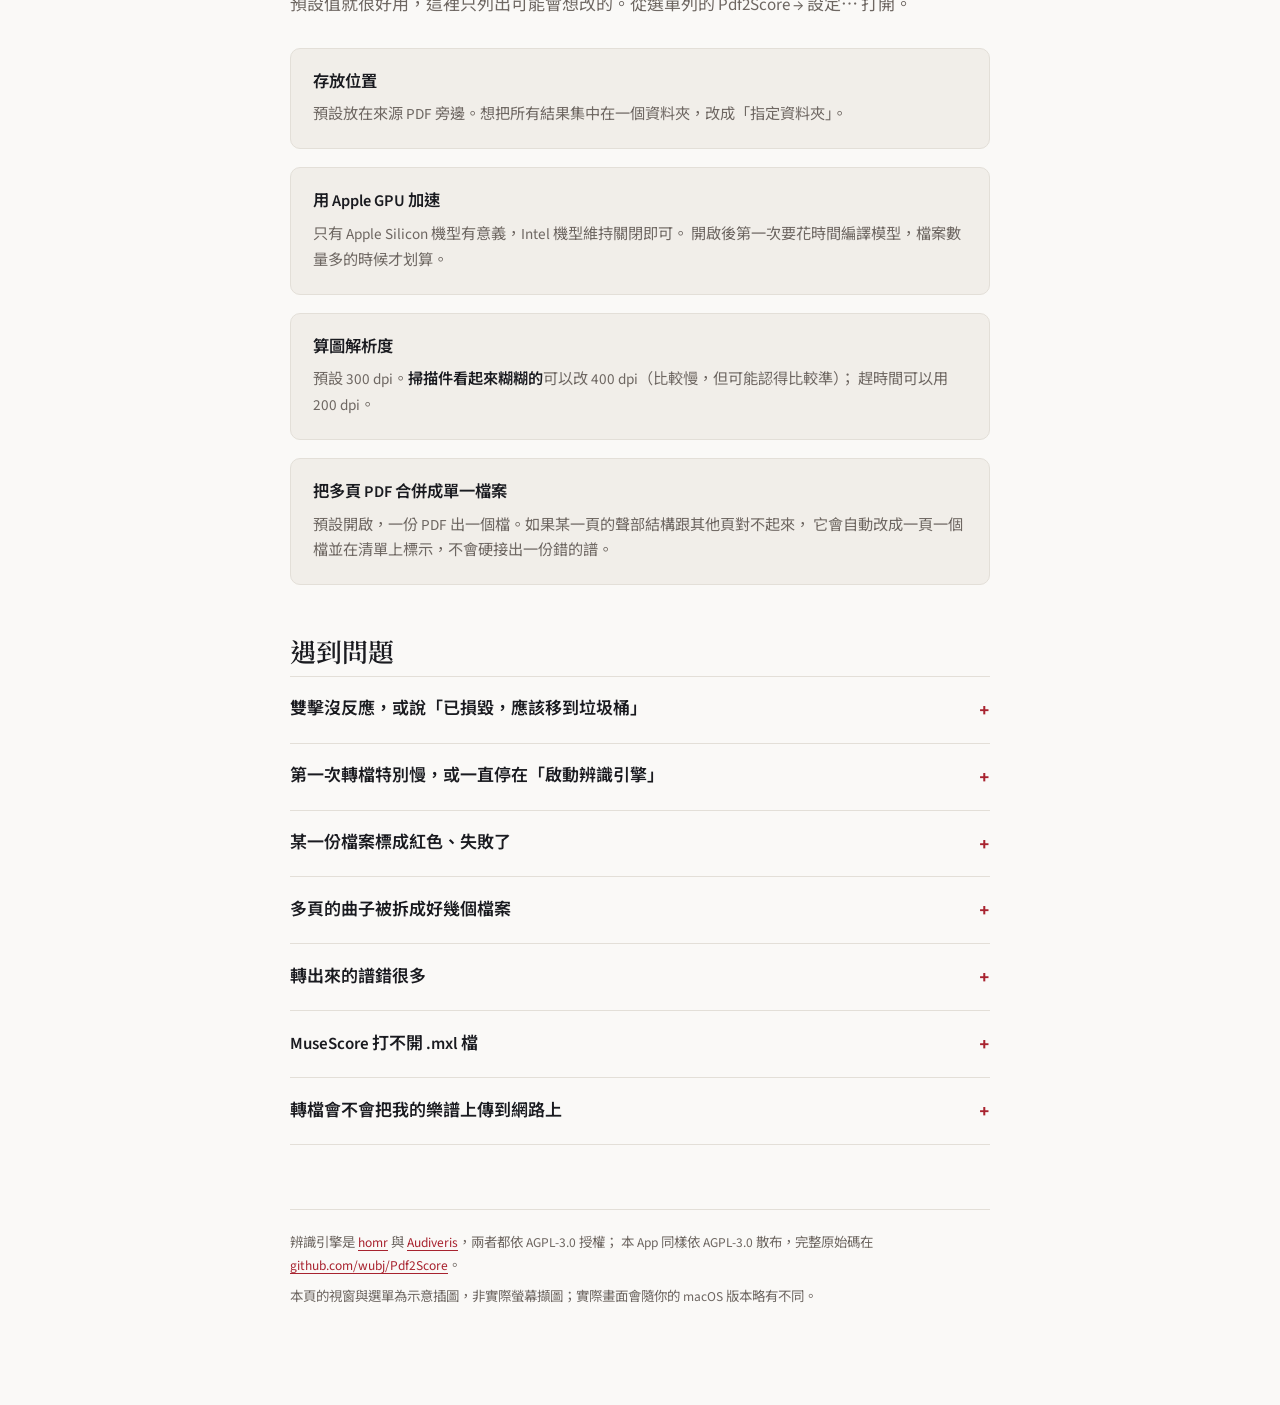
==== commit 6a64958a: "Point the guide's footer at the public source The AGPL notice still said the source could be request" ====
--- a/docs/index.html
+++ b/docs/index.html
@@ -856,8 +856,10 @@
   </section>
 
   <footer>
-    <p>辨識引擎是 <a href="https://github.com/liebharc/homr">homr</a>，依 AGPL-3.0 授權；
-       本 App 同樣依 AGPL-3.0 散布，原始碼可向提供這個檔案的人索取。</p>
+    <p>辨識引擎是 <a href="https://github.com/liebharc/homr">homr</a> 與
+       <a href="https://github.com/Audiveris/audiveris">Audiveris</a>，兩者都依 AGPL-3.0 授權；
+       本 App 同樣依 AGPL-3.0 散布，完整原始碼在
+       <a href="https://github.com/wubj/Pdf2Score">github.com/wubj/Pdf2Score</a>。</p>
     <p>本頁的視窗與選單為示意插圖，非實際螢幕擷圖；實際畫面會隨你的 macOS 版本略有不同。</p>
   </footer>
 
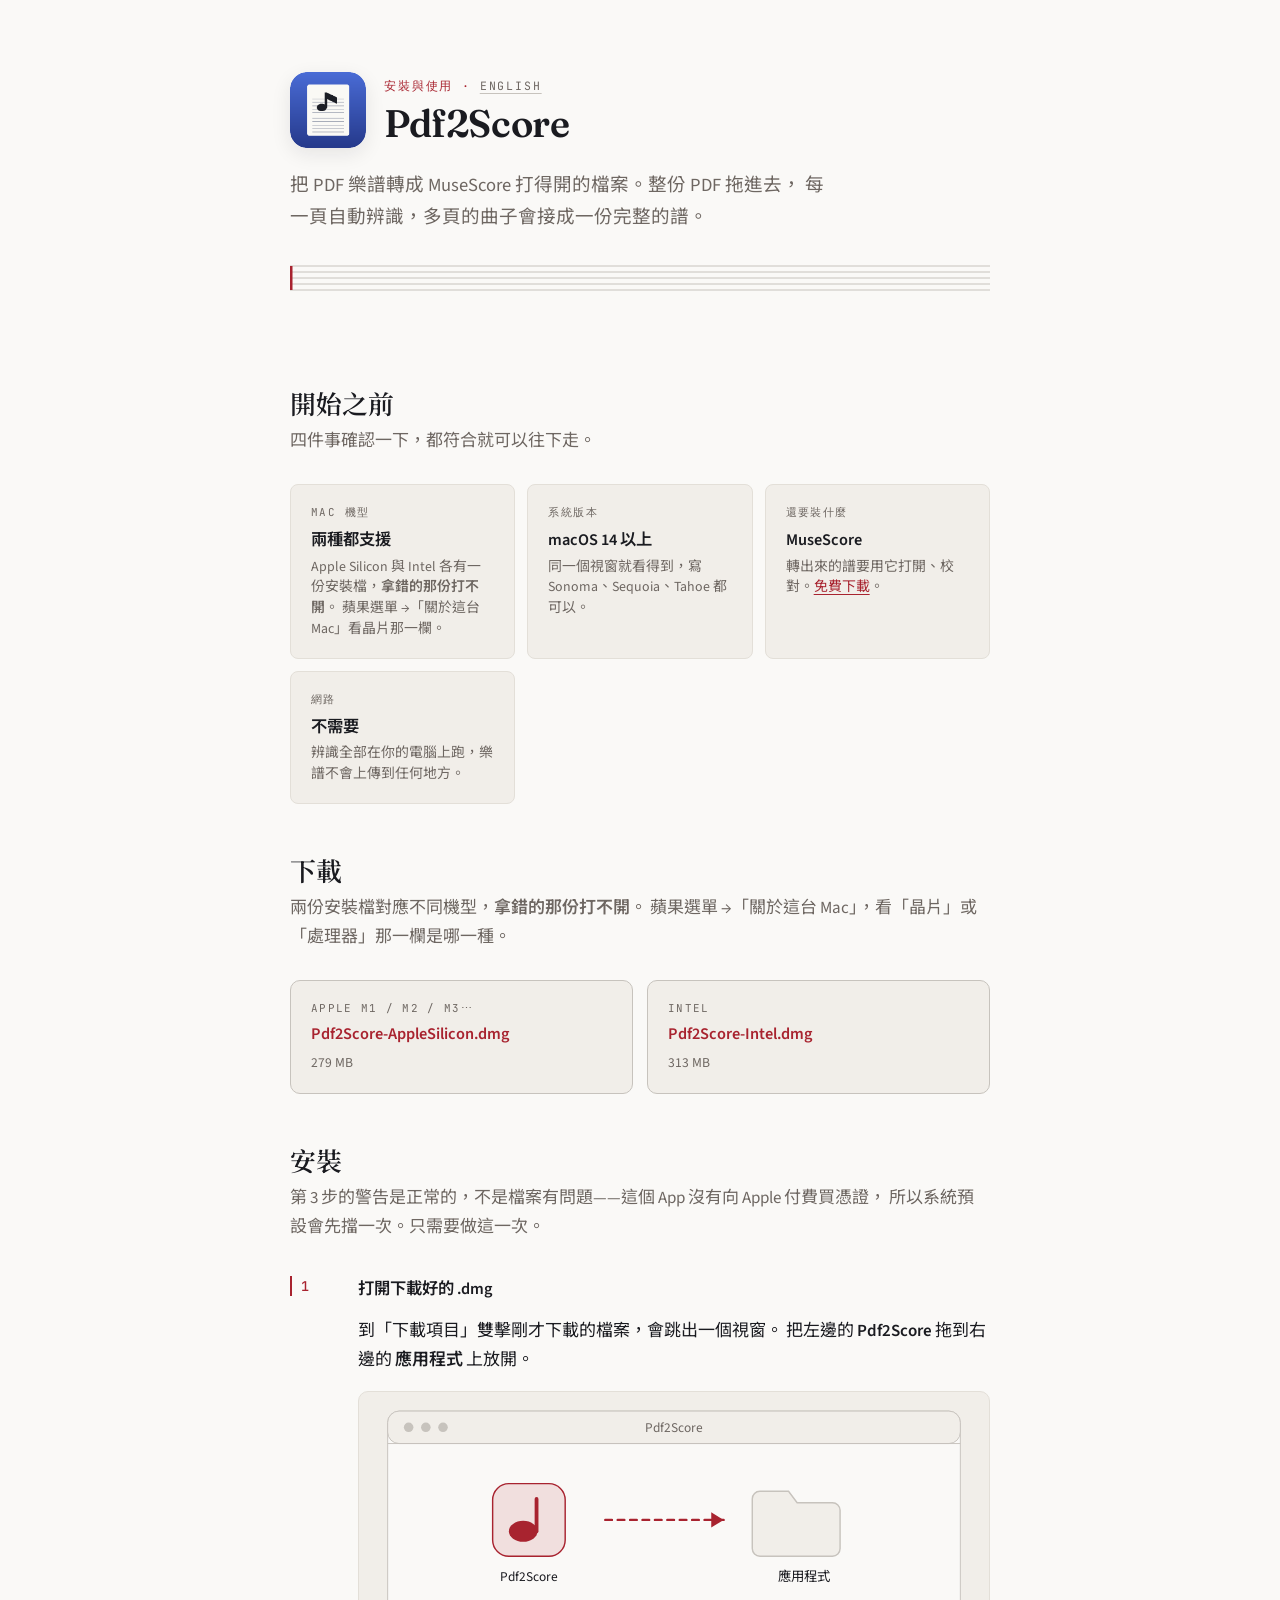
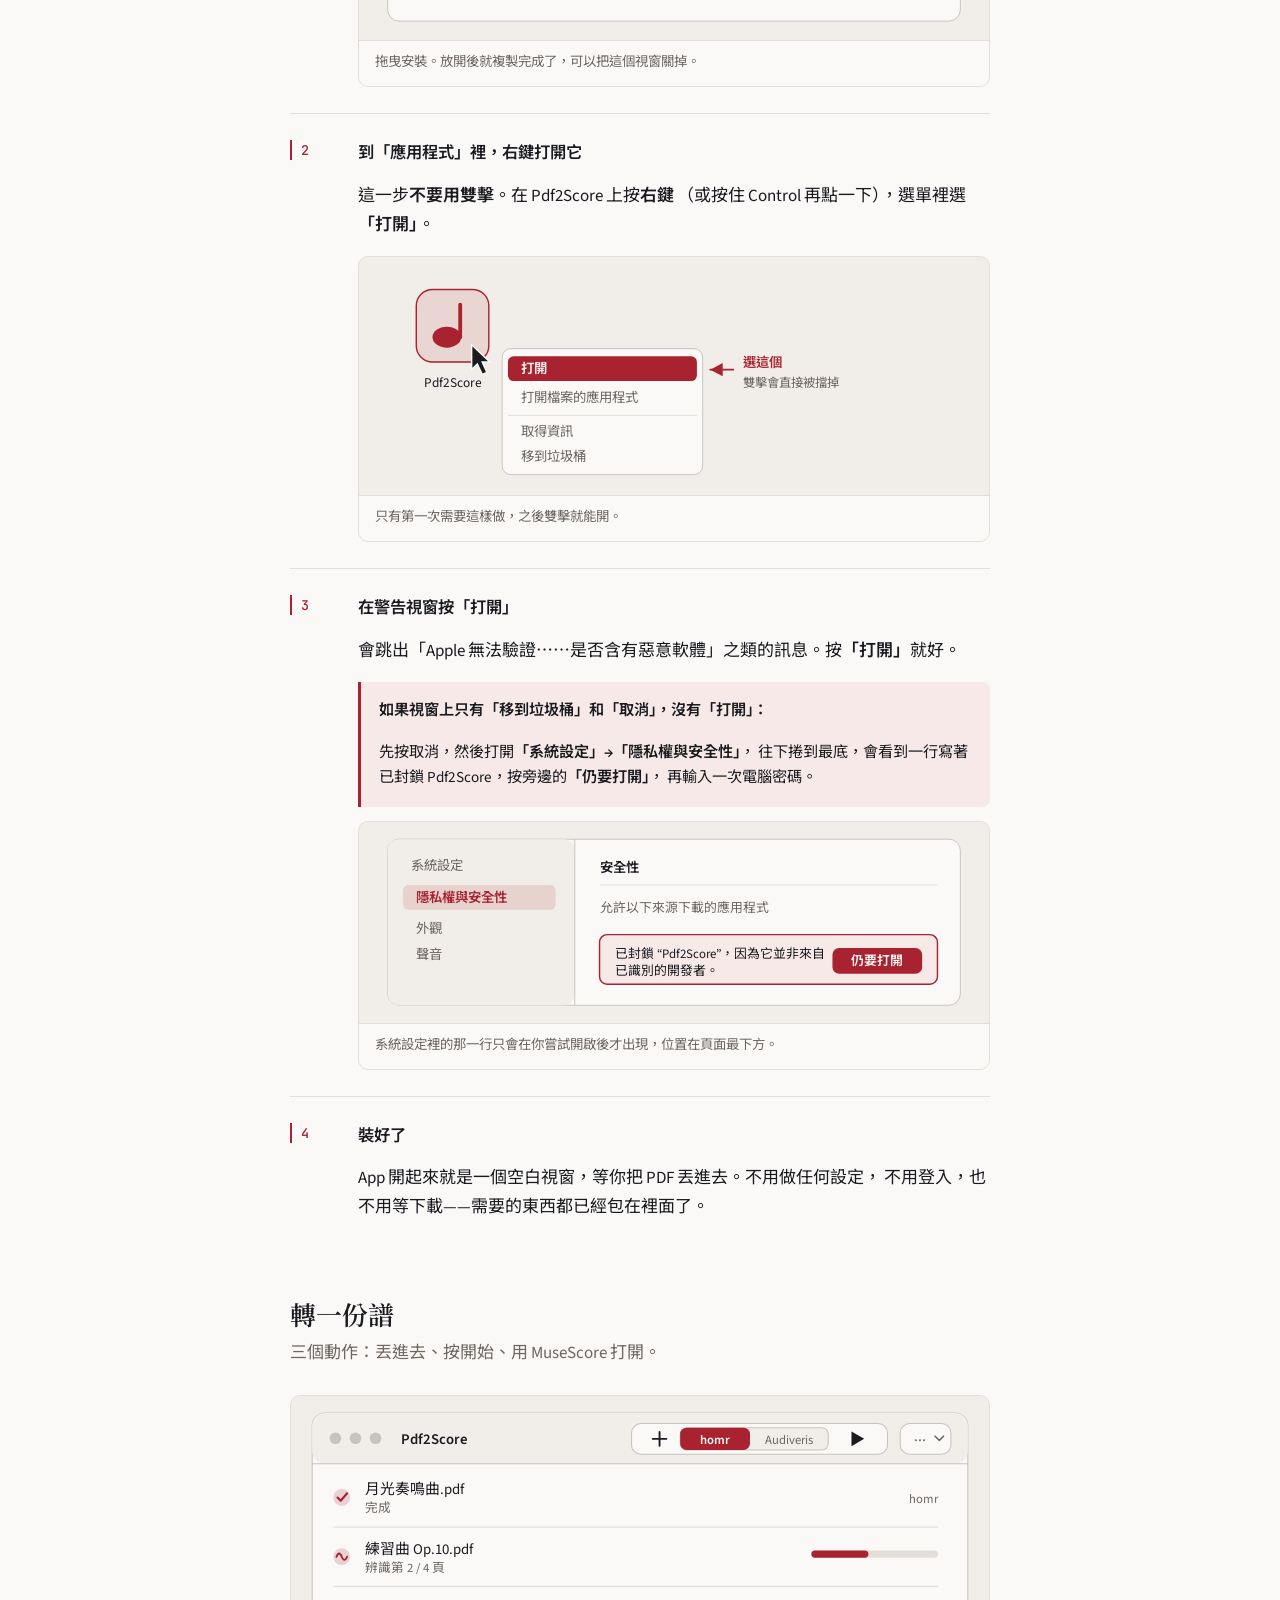
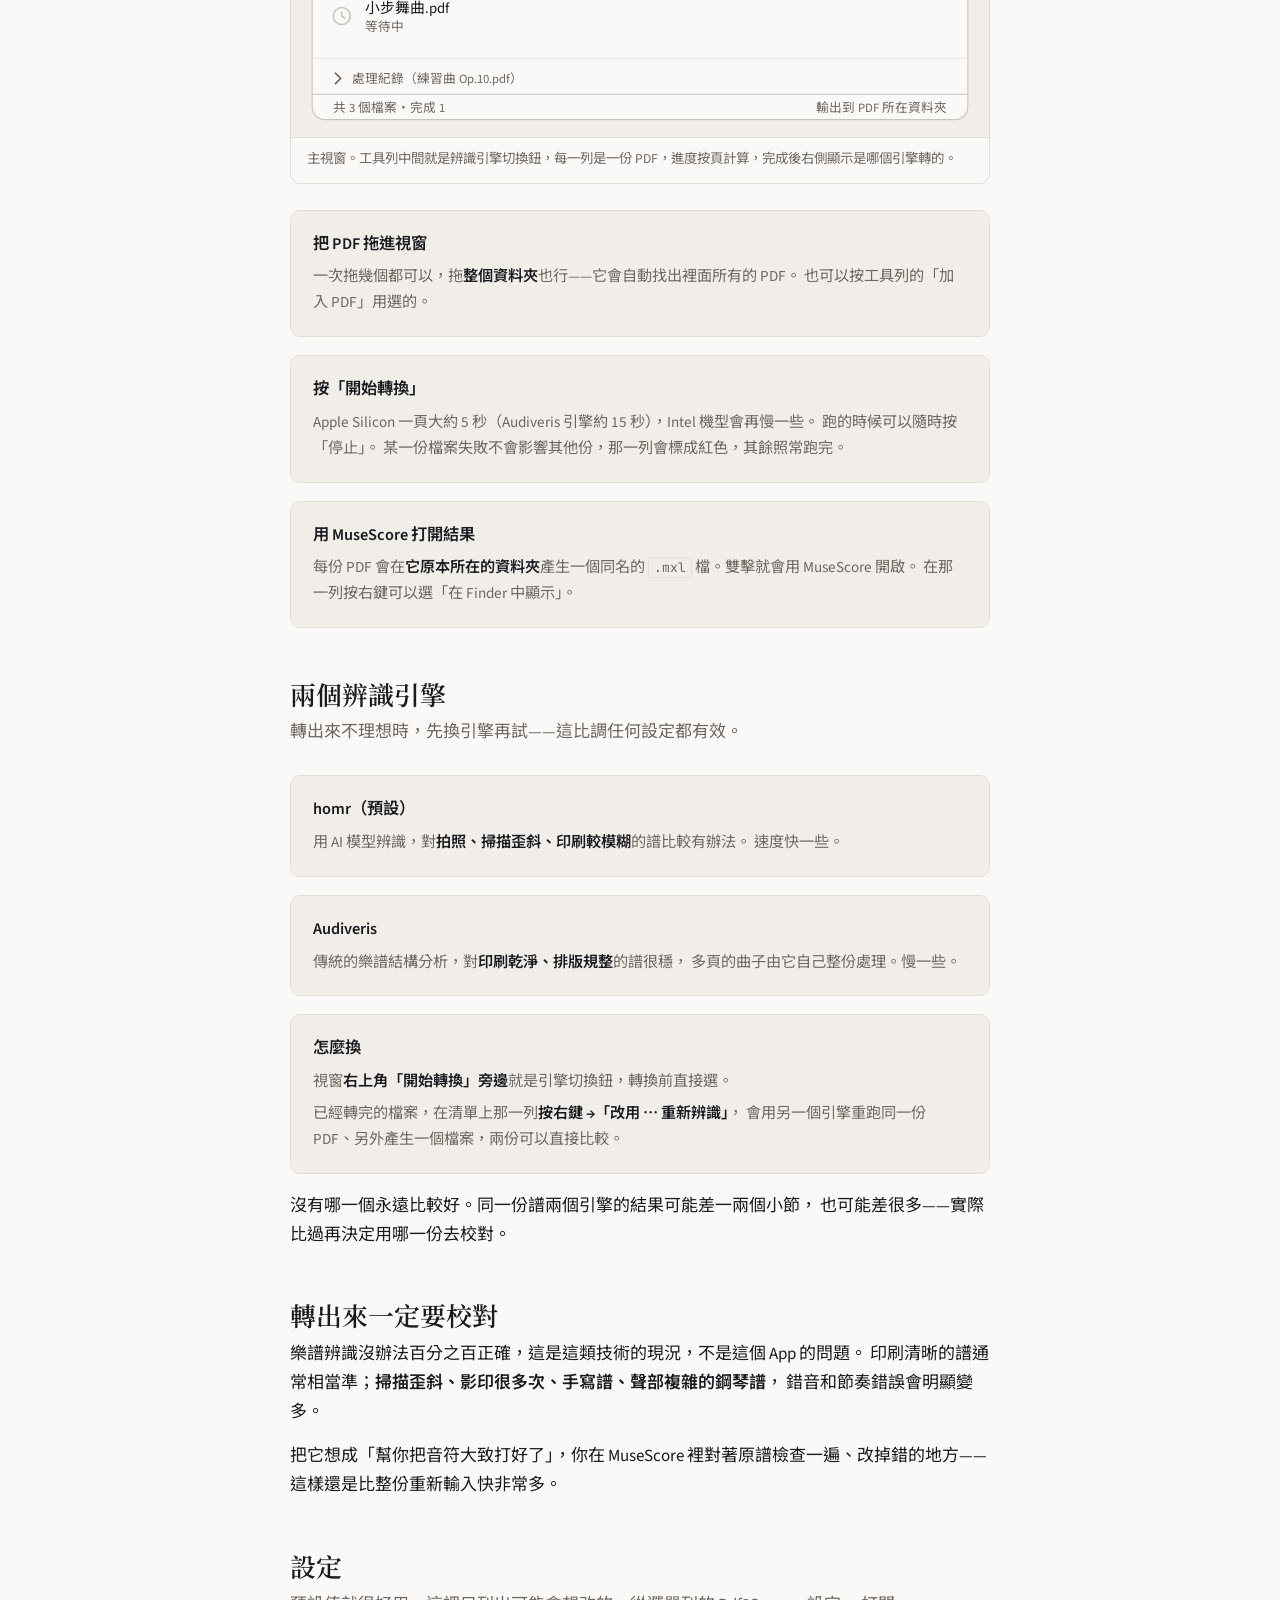
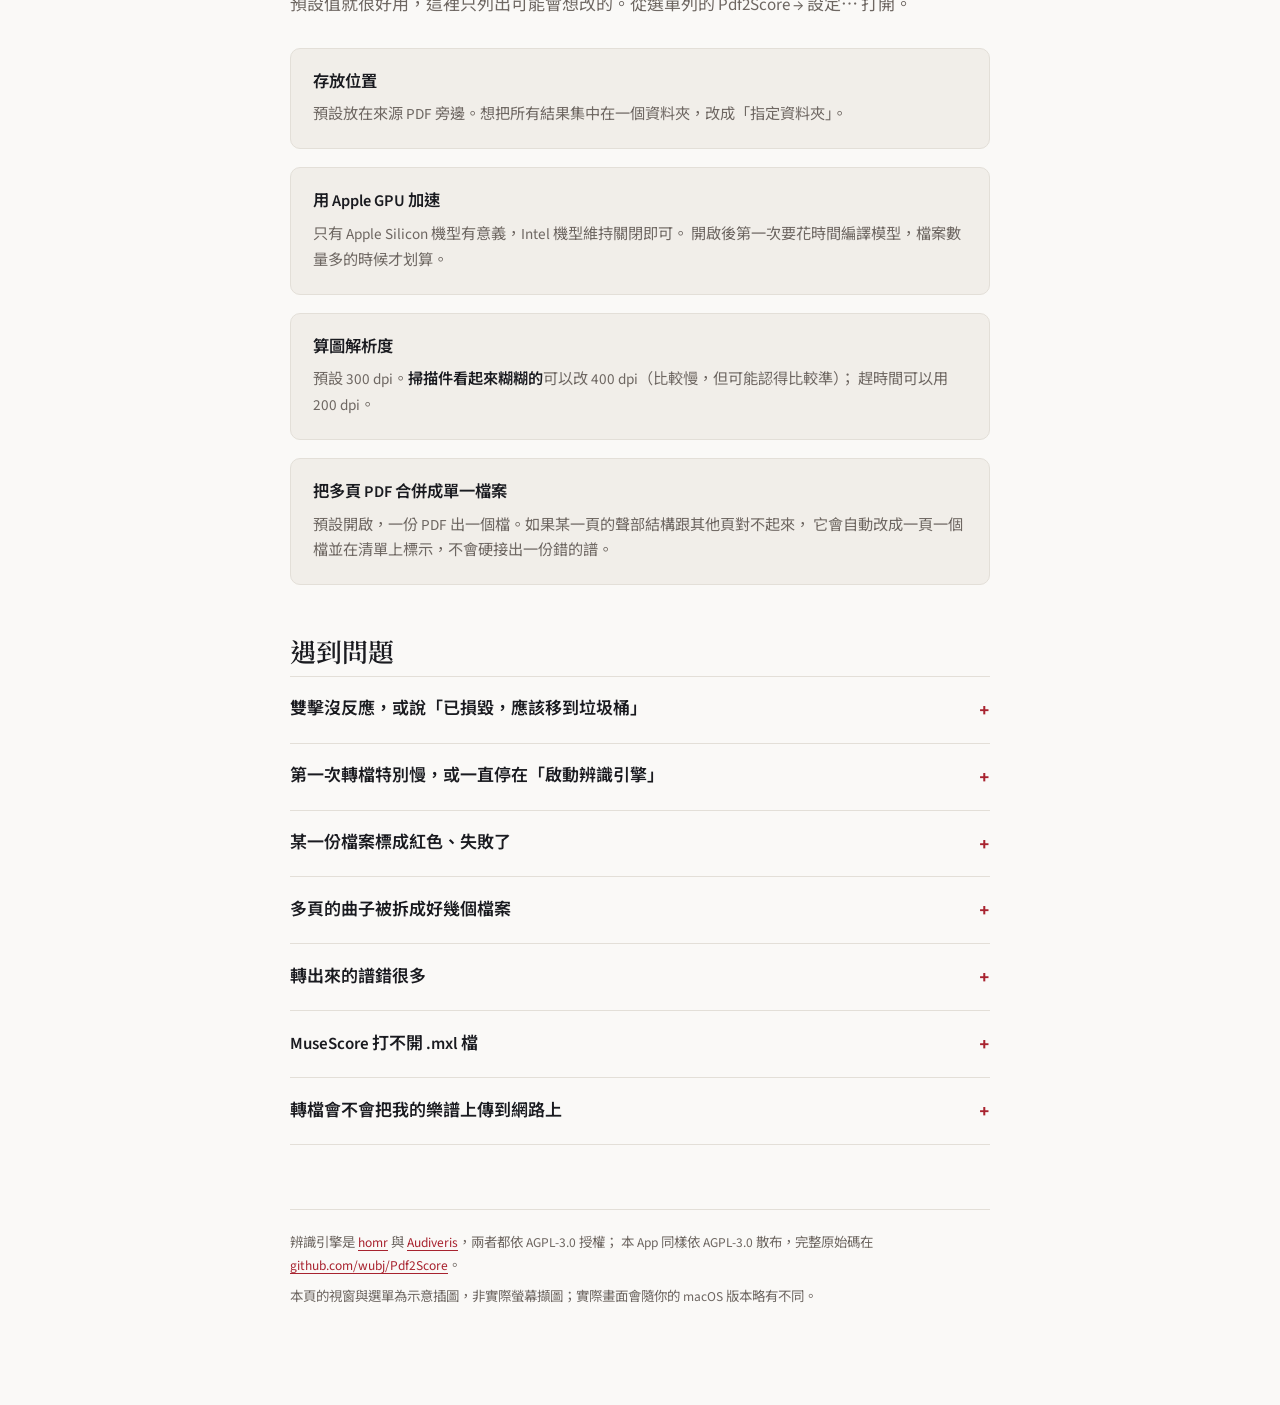
==== commit df150de7: "Localise the app and add an English user guide The interface was hard-coded Traditional Chinese, whi" ====
--- a/docs/index.html
+++ b/docs/index.html
@@ -8,7 +8,6 @@
 <link rel="preconnect" href="https://fonts.googleapis.com">
 <link rel="preconnect" href="https://fonts.gstatic.com" crossorigin>
 <link rel="stylesheet" href="https://fonts.googleapis.com/css2?family=Fraunces:opsz,wght@9..144,400;9..144,600&family=JetBrains+Mono:wght@400;500&family=Noto+Sans+TC:wght@400;500;700&family=Noto+Serif+TC:wght@600;700&family=Source+Sans+3:ital,wght@0,400;0,600;1,400&display=swap">
-
 <style>
   :root {
     --paper:    #FAF9F7;
@@ -111,6 +110,15 @@
     margin: 0 0 6px;
   }
 
+  .badge .kicker a {
+    color: var(--muted);
+    text-decoration-color: var(--rule);
+  }
+
+  .badge .kicker a:hover {
+    color: var(--accent);
+  }
+
   .standfirst {
     font-size: 1.16rem;
     color: var(--muted);
@@ -438,7 +446,7 @@
     <div class="badge">
       <img src="[data-uri]" alt="Pdf2Score 的 App 圖示：藍底白紙上的一個四分音符">
       <div>
-        <p class="kicker">安裝與使用</p>
+        <p class="kicker">安裝與使用 · <a href="https://wubj.github.io/Pdf2Score/en/">English</a></p>
         <h1>Pdf2Score</h1>
       </div>
     </div>
@@ -500,12 +508,12 @@
       <a class="download" href="https://github.com/wubj/Pdf2Score/releases/latest/download/Pdf2Score-AppleSilicon.dmg" target="_blank" rel="noopener">
         <span class="machine">Apple M1 / M2 / M3⋯</span>
         <span class="file">Pdf2Score-AppleSilicon.dmg</span>
-        <span class="size">274 MB</span>
+        <span class="size">279 MB</span>
       </a>
       <a class="download" href="https://github.com/wubj/Pdf2Score/releases/latest/download/Pdf2Score-Intel.dmg" target="_blank" rel="noopener">
         <span class="machine">Intel</span>
         <span class="file">Pdf2Score-Intel.dmg</span>
-        <span class="size">314 MB</span>
+        <span class="size">313 MB</span>
       </a>
     </div>
   </section>
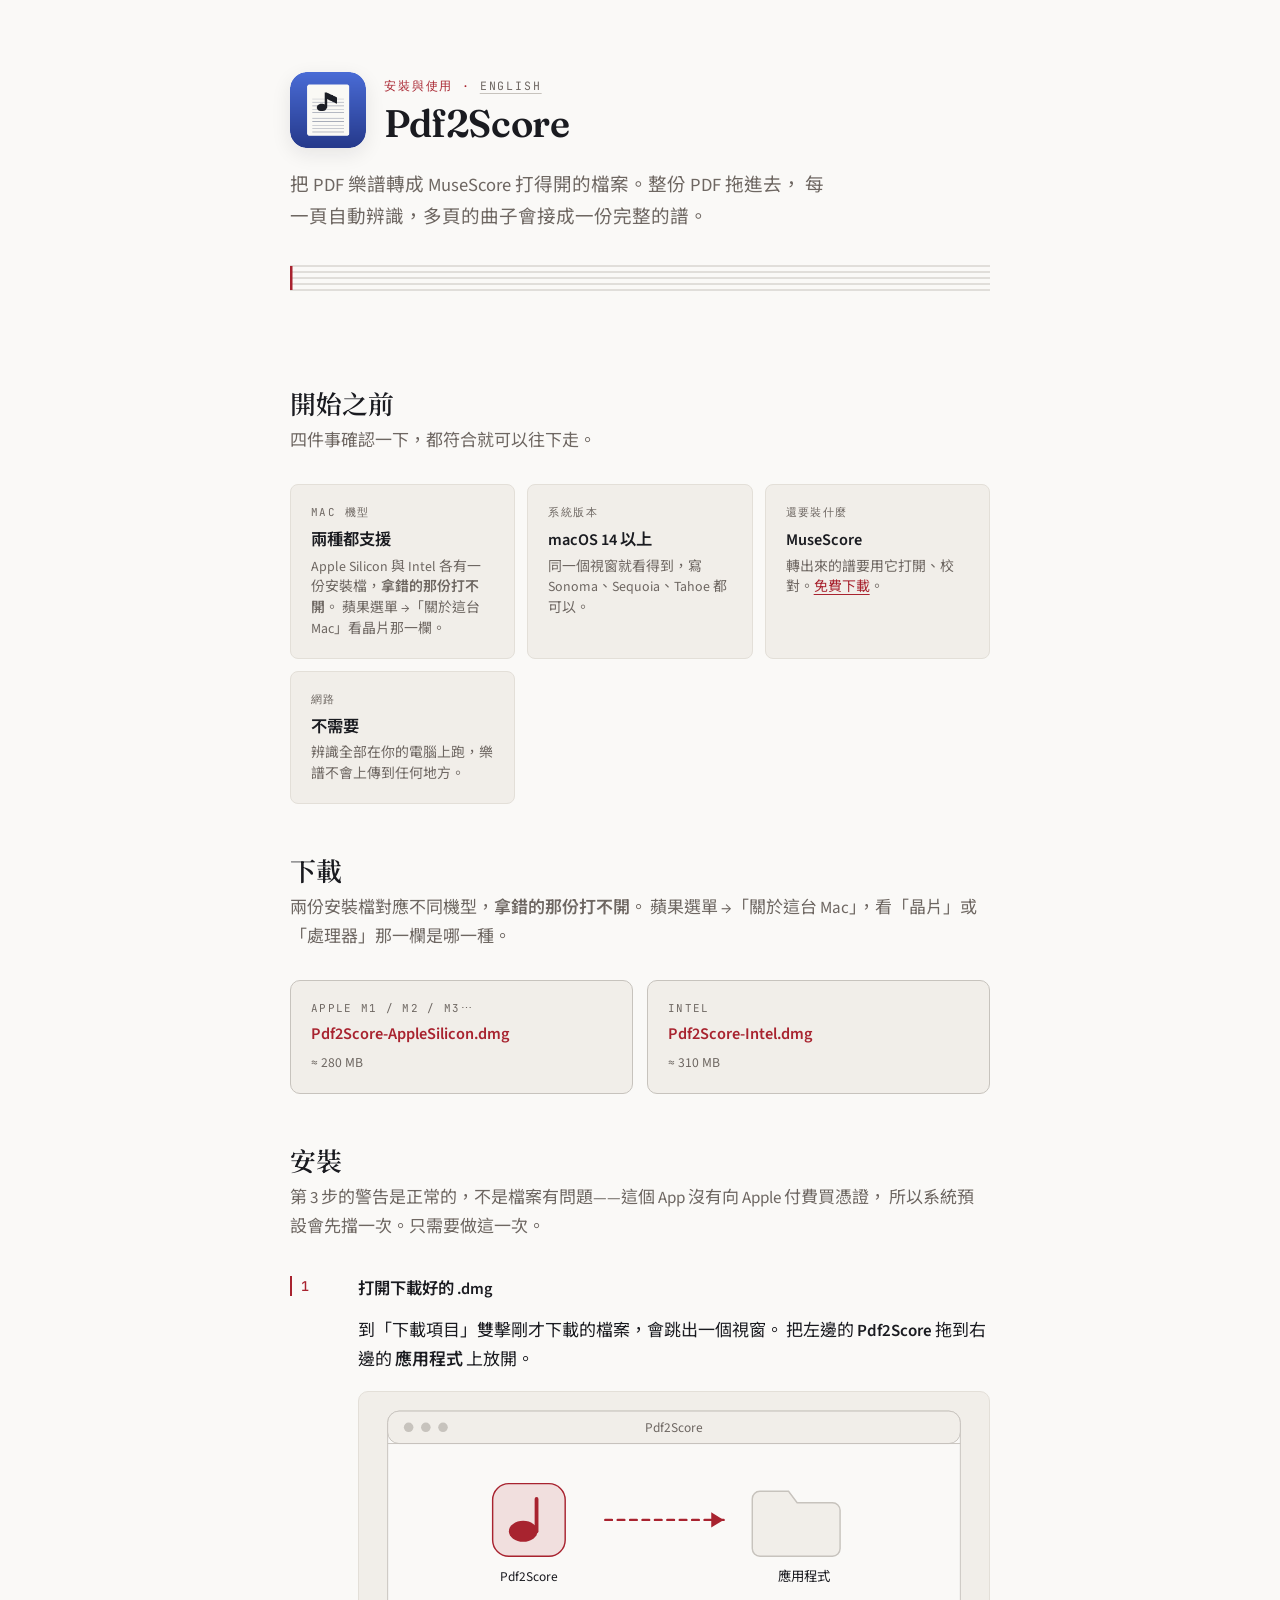
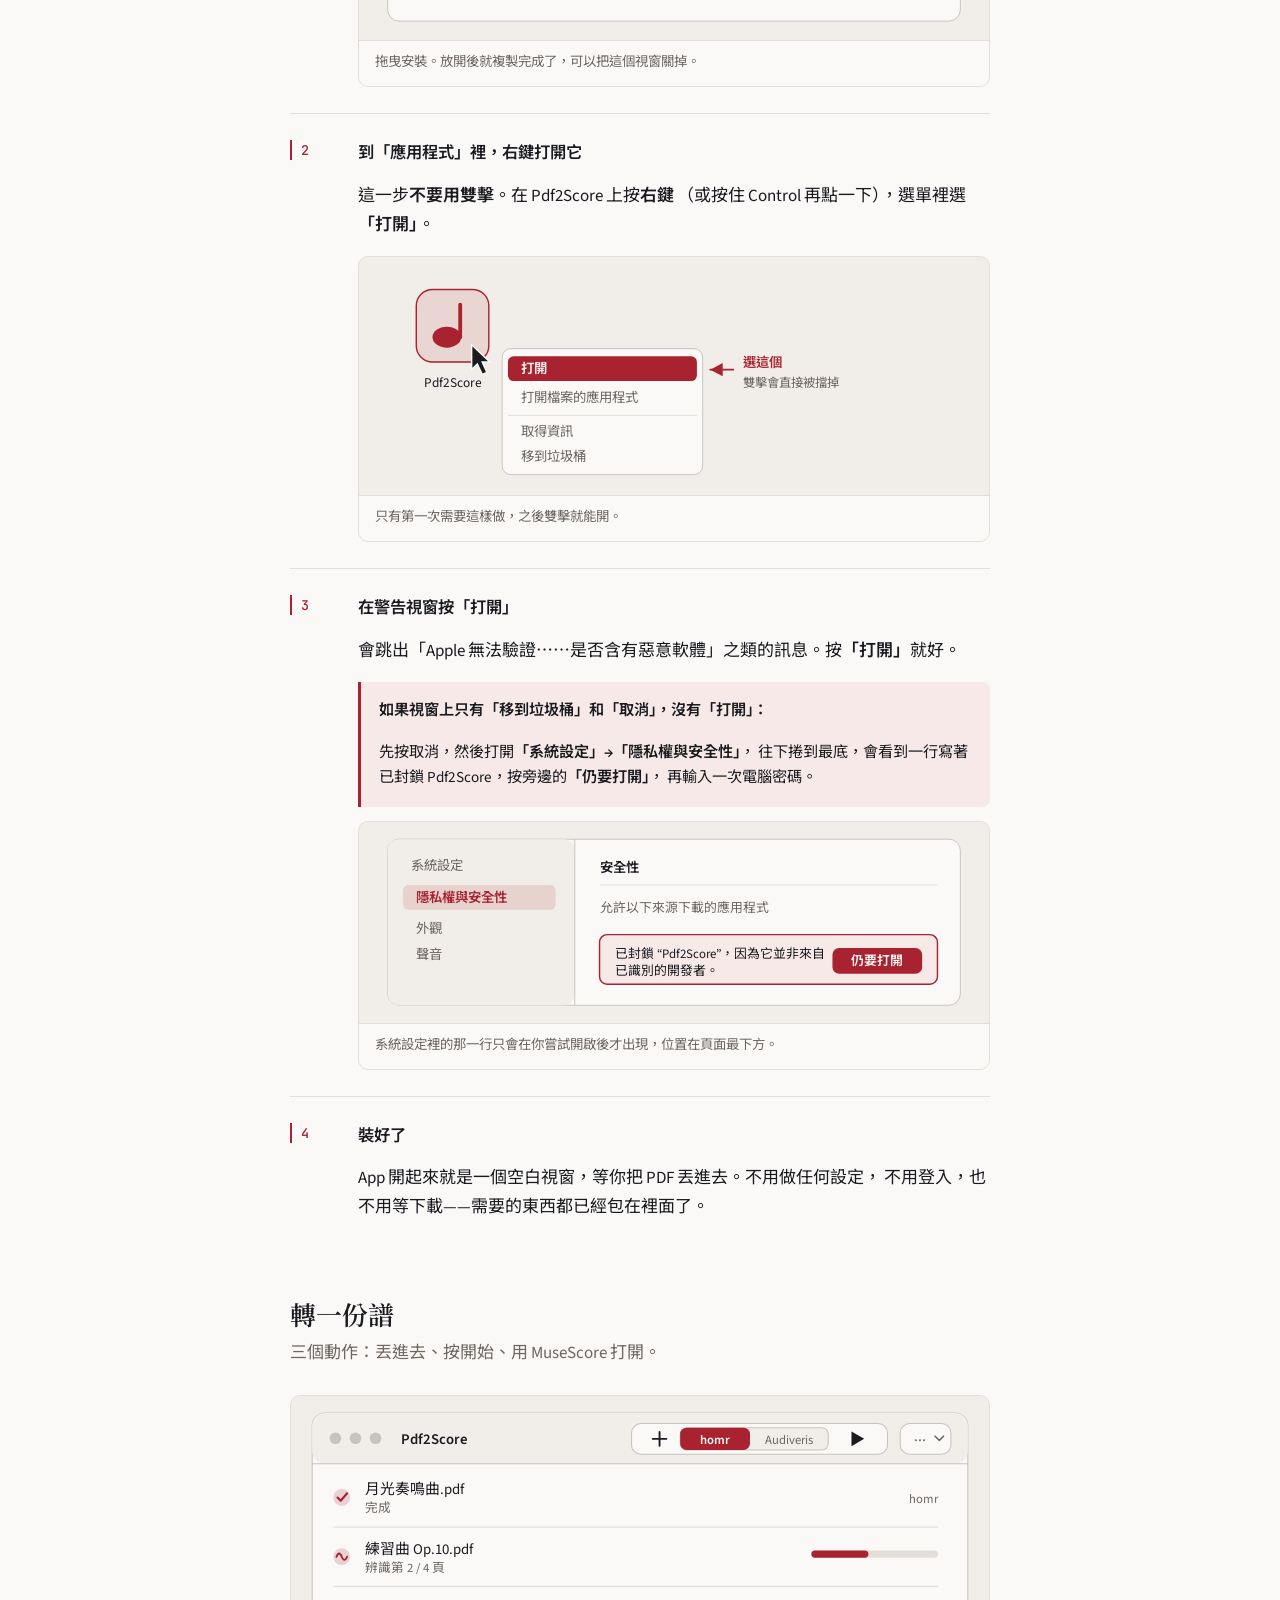
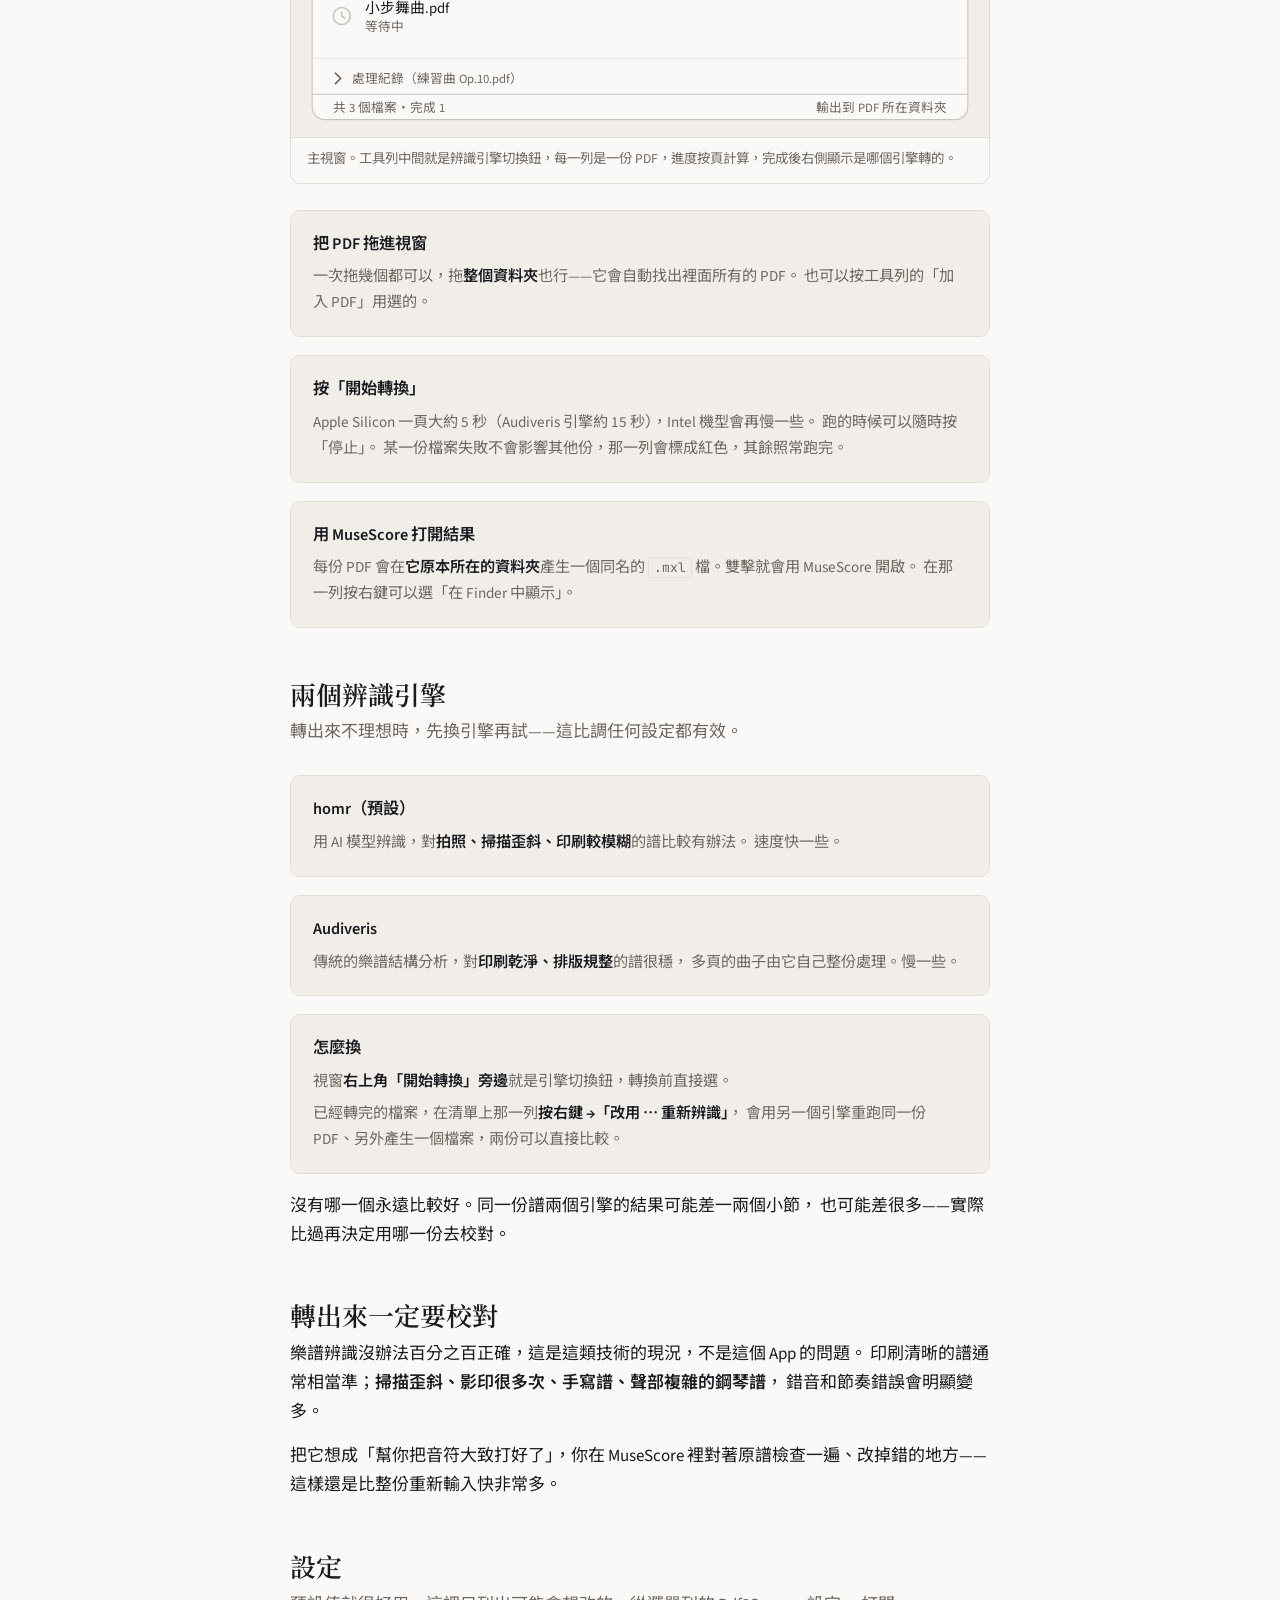
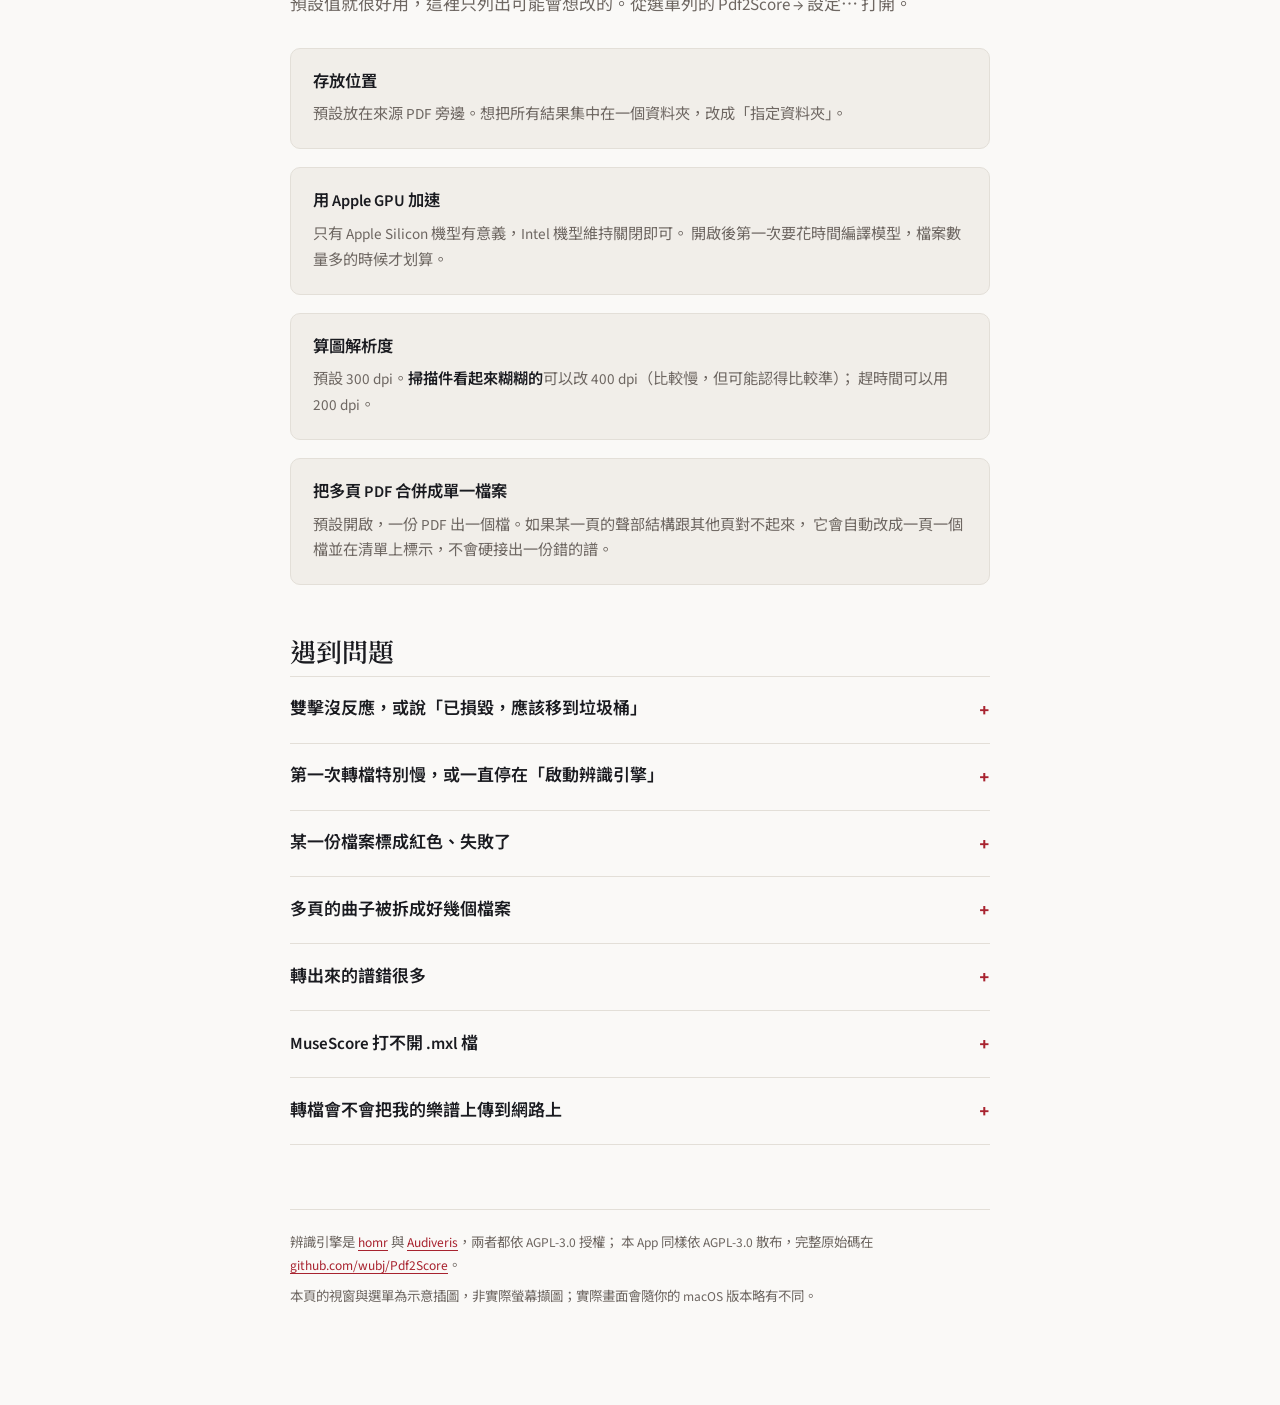
==== commit eb661668: "State approximate download sizes The exact byte count changes with every rebuild, and three document" ====
--- a/docs/index.html
+++ b/docs/index.html
@@ -508,12 +508,12 @@
       <a class="download" href="https://github.com/wubj/Pdf2Score/releases/latest/download/Pdf2Score-AppleSilicon.dmg" target="_blank" rel="noopener">
         <span class="machine">Apple M1 / M2 / M3⋯</span>
         <span class="file">Pdf2Score-AppleSilicon.dmg</span>
-        <span class="size">279 MB</span>
+        <span class="size">≈ 280 MB</span>
       </a>
       <a class="download" href="https://github.com/wubj/Pdf2Score/releases/latest/download/Pdf2Score-Intel.dmg" target="_blank" rel="noopener">
         <span class="machine">Intel</span>
         <span class="file">Pdf2Score-Intel.dmg</span>
-        <span class="size">313 MB</span>
+        <span class="size">≈ 310 MB</span>
       </a>
     </div>
   </section>
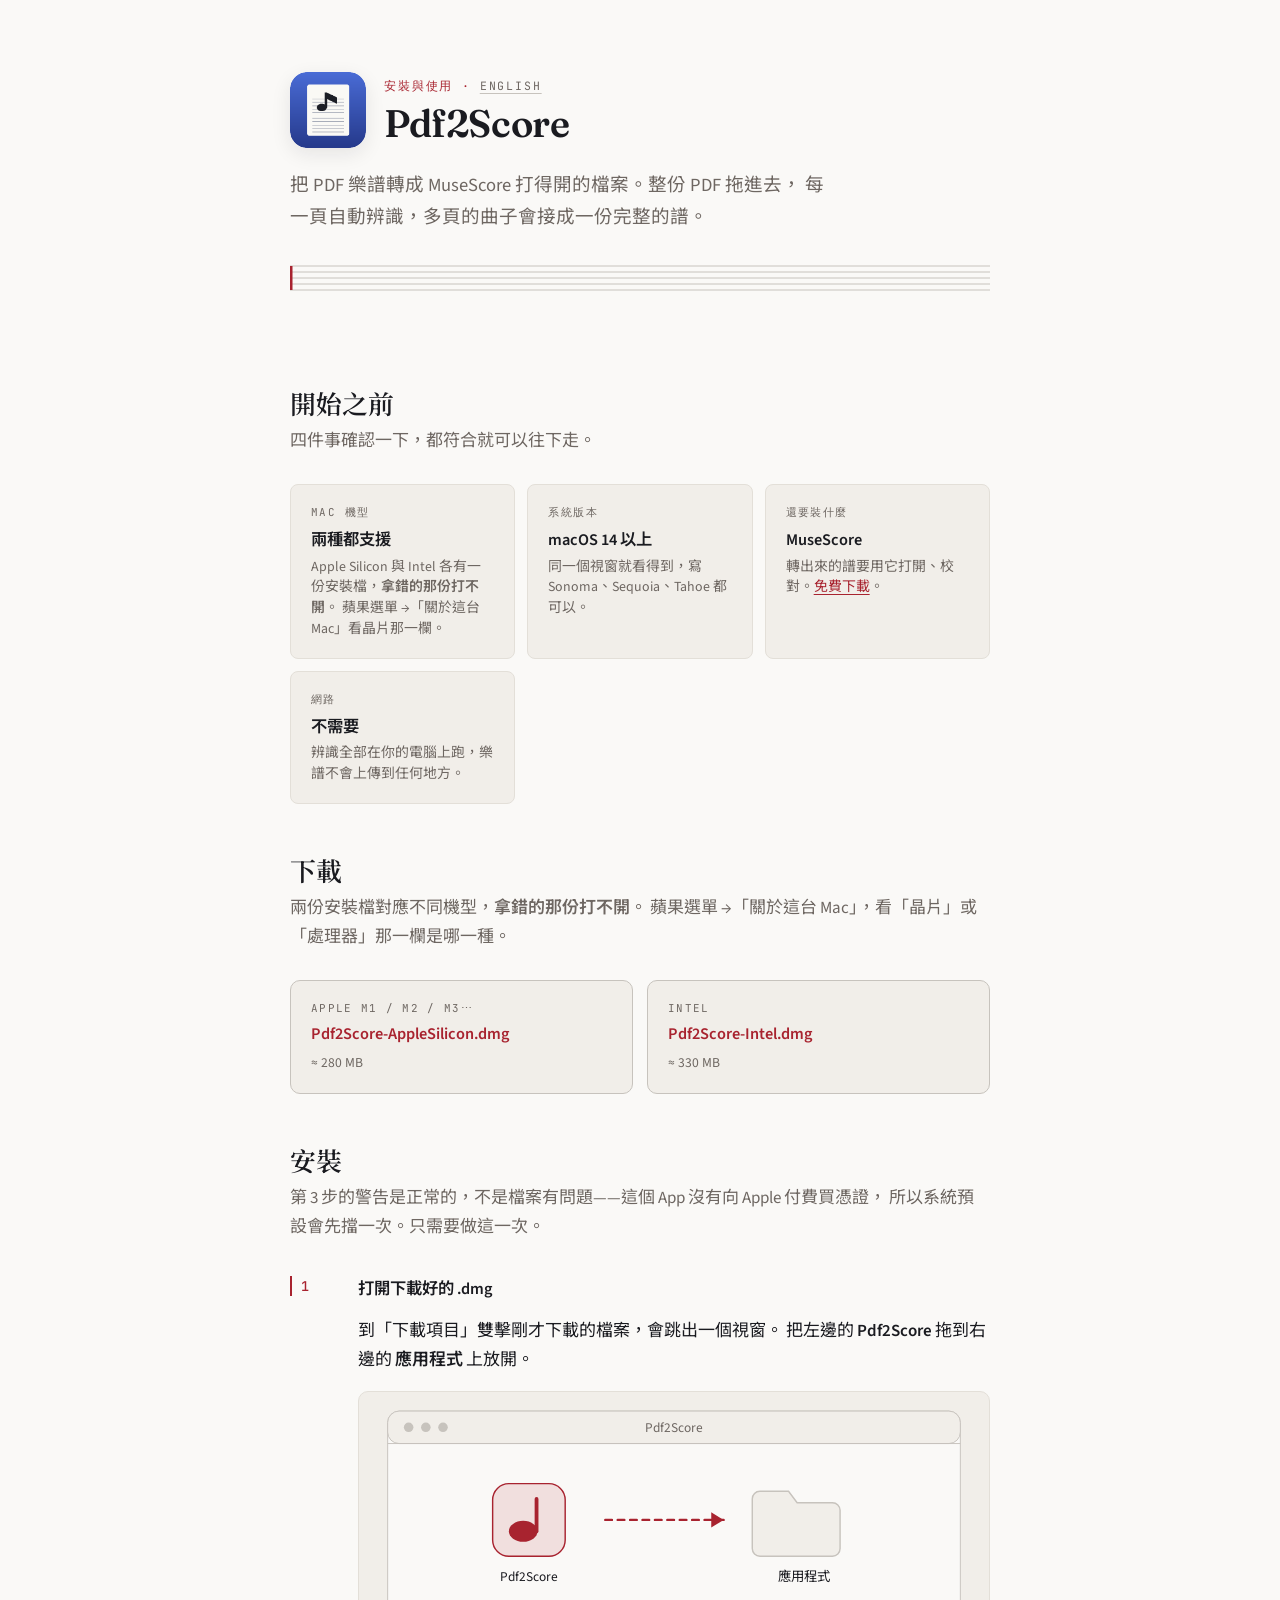
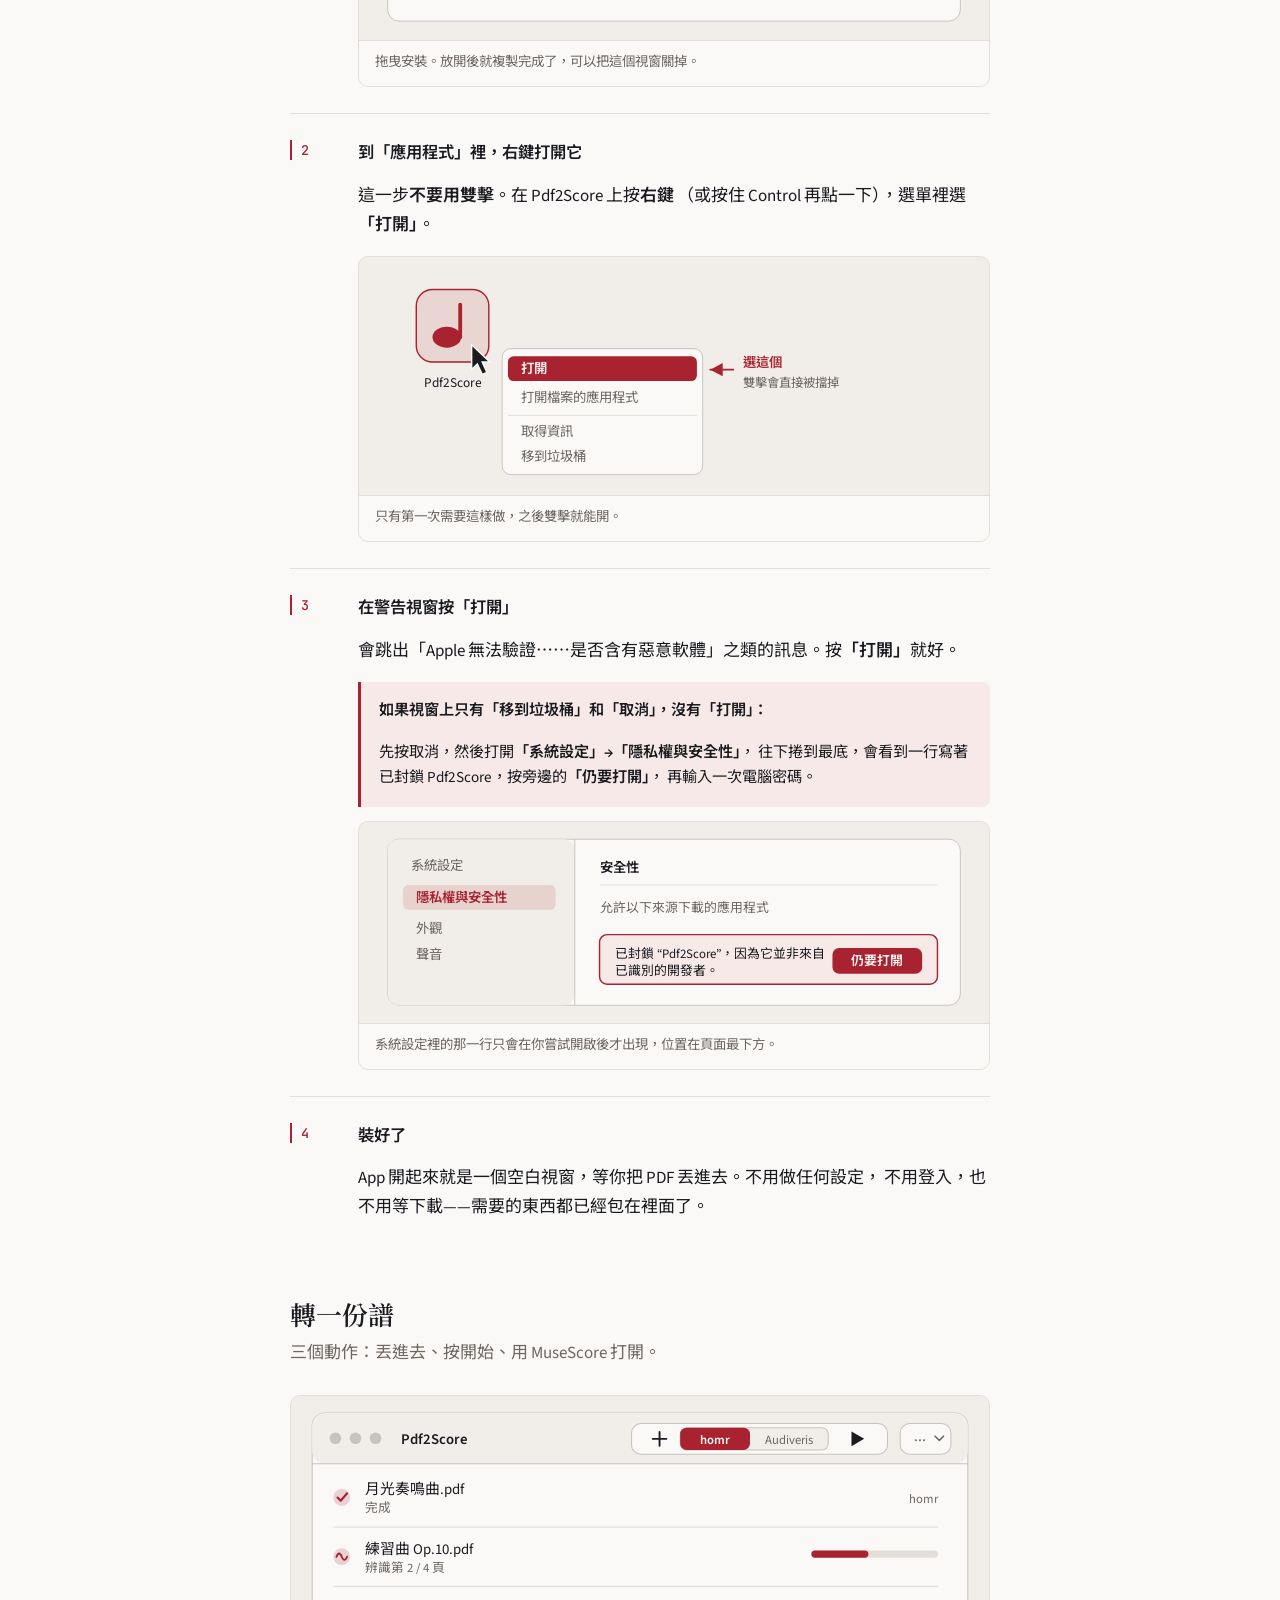
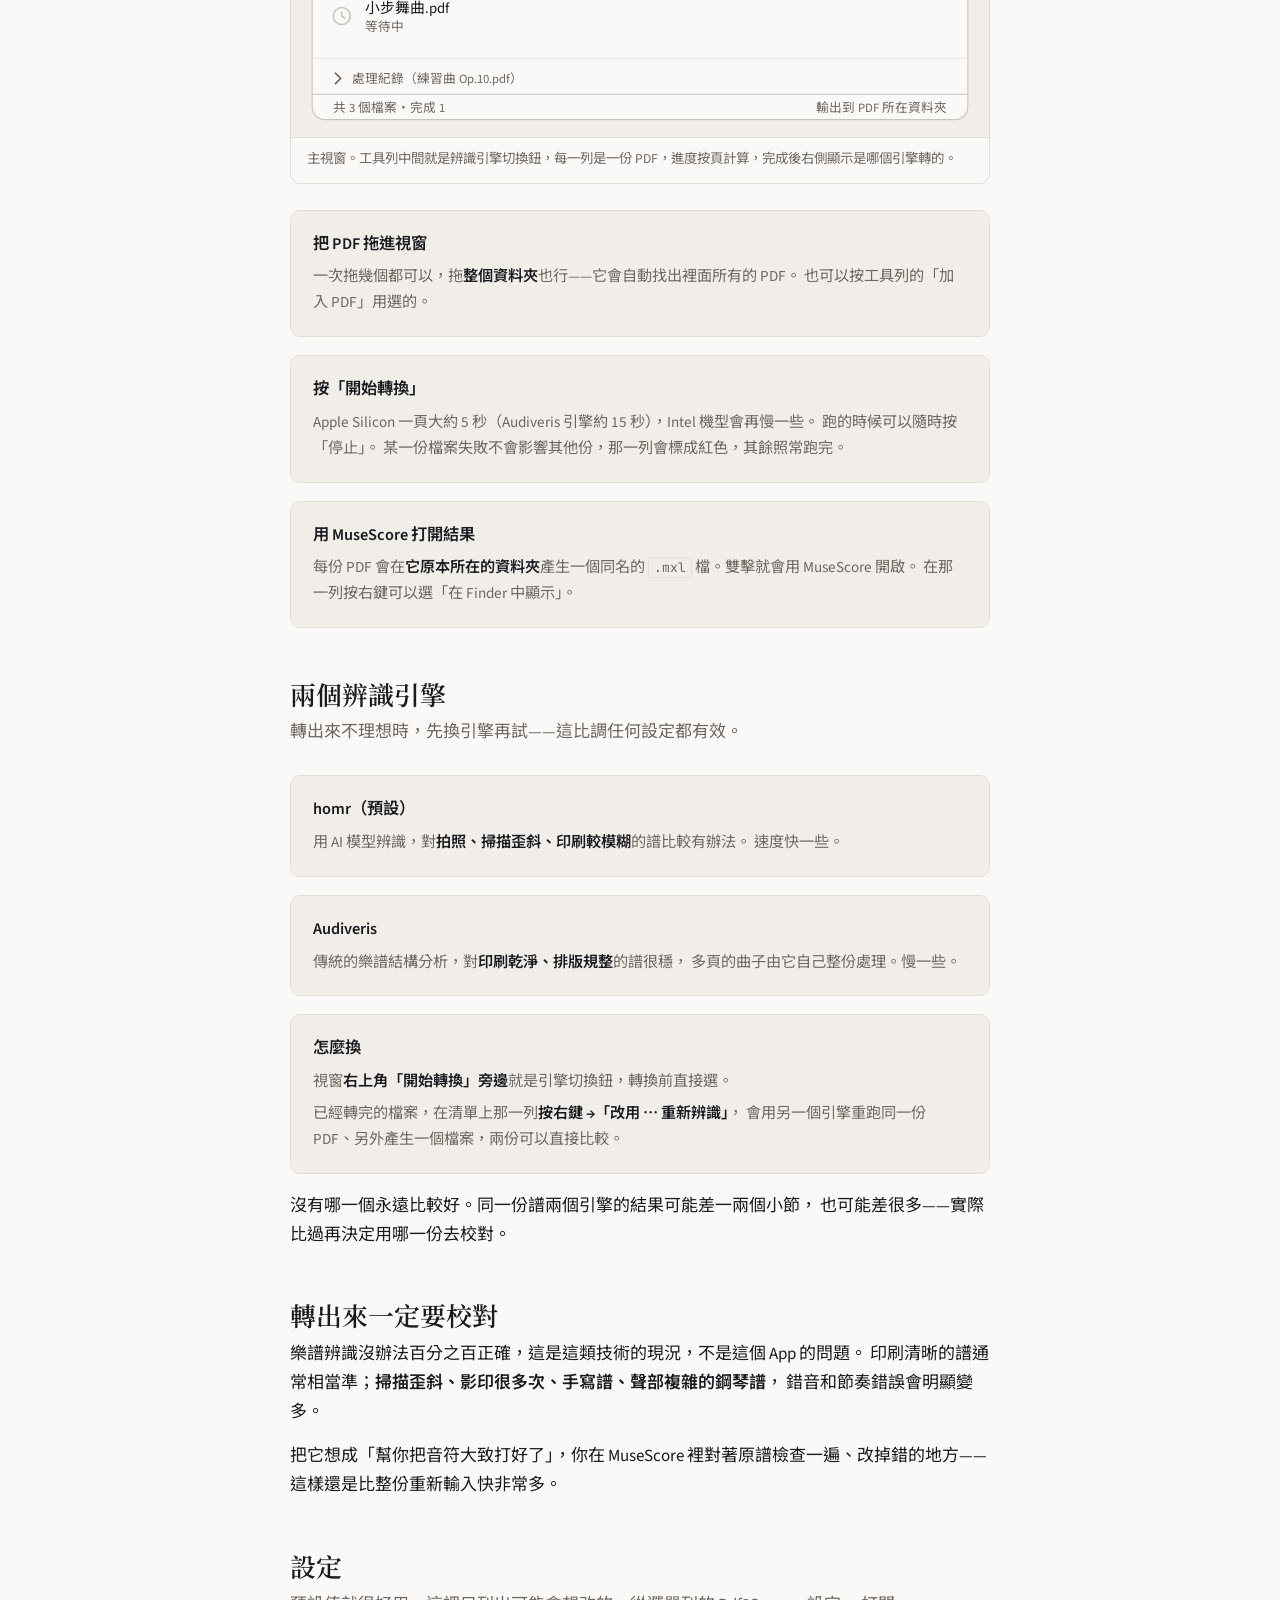
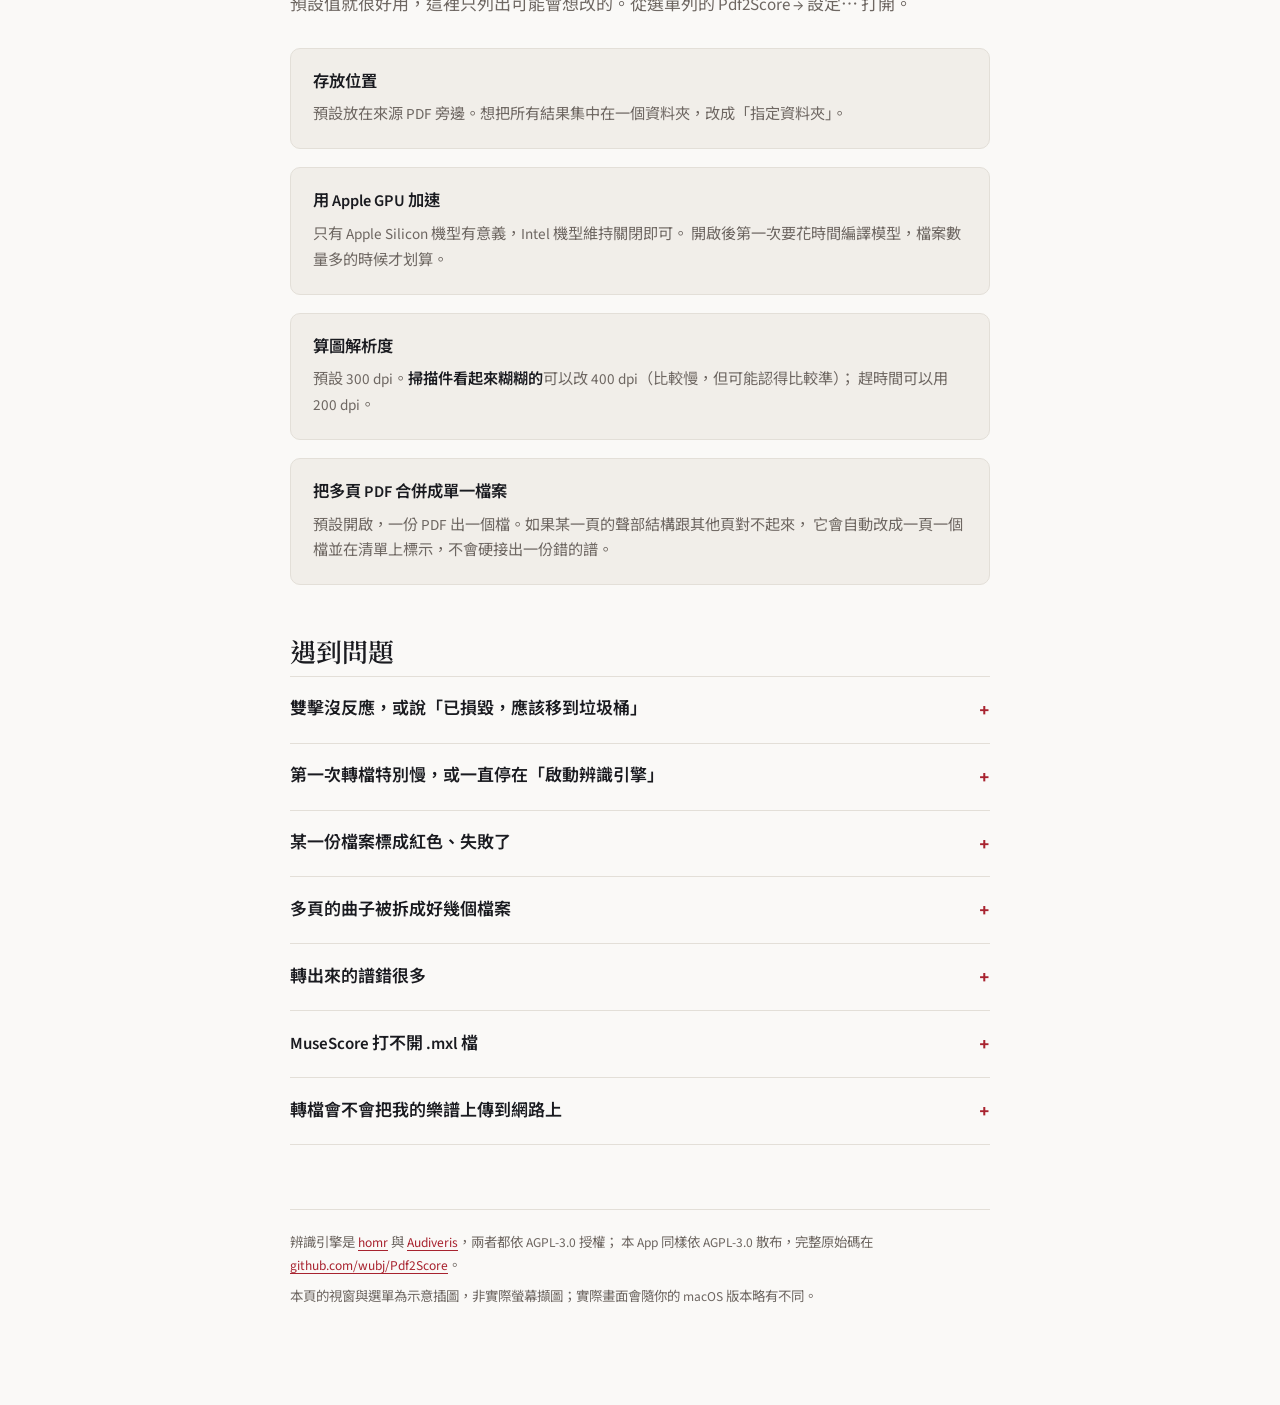
==== commit f1c943bc: "State the Intel download as about 330 MB The Intel image came out at 325 MB on this rebuild, against" ====
--- a/docs/index.html
+++ b/docs/index.html
@@ -5,6 +5,22 @@
 <meta name="viewport" content="width=device-width, initial-scale=1">
 <meta name="description" content="Pdf2Score 的安裝與使用說明：把 PDF 樂譜轉成 MuseScore 打得開的檔案。">
 <title>Pdf2Score 使用指南</title>
+<link rel="canonical" href="https://wubj.github.io/Pdf2Score/">
+<link rel="icon" type="image/png" href="[data-uri]">
+<meta property="og:type" content="website">
+<meta property="og:site_name" content="Pdf2Score">
+<meta property="og:locale" content="zh_TW">
+<meta property="og:title" content="Pdf2Score 使用指南">
+<meta property="og:description" content="Pdf2Score 的安裝與使用說明：把 PDF 樂譜轉成 MuseScore 打得開的檔案。">
+<meta property="og:url" content="https://wubj.github.io/Pdf2Score/">
+<meta property="og:image" content="https://wubj.github.io/Pdf2Score/share.png">
+<meta property="og:image:width" content="1200">
+<meta property="og:image:height" content="630">
+<meta property="og:image:alt" content="Pdf2Score：把 PDF 樂譜轉成 MuseScore 打得開的檔案">
+<meta name="twitter:card" content="summary_large_image">
+<meta name="twitter:title" content="Pdf2Score 使用指南">
+<meta name="twitter:description" content="Pdf2Score 的安裝與使用說明：把 PDF 樂譜轉成 MuseScore 打得開的檔案。">
+<meta name="twitter:image" content="https://wubj.github.io/Pdf2Score/share.png">
 <link rel="preconnect" href="https://fonts.googleapis.com">
 <link rel="preconnect" href="https://fonts.gstatic.com" crossorigin>
 <link rel="stylesheet" href="https://fonts.googleapis.com/css2?family=Fraunces:opsz,wght@9..144,400;9..144,600&family=JetBrains+Mono:wght@400;500&family=Noto+Sans+TC:wght@400;500;700&family=Noto+Serif+TC:wght@600;700&family=Source+Sans+3:ital,wght@0,400;0,600;1,400&display=swap">
@@ -513,7 +529,7 @@
       <a class="download" href="https://github.com/wubj/Pdf2Score/releases/latest/download/Pdf2Score-Intel.dmg" target="_blank" rel="noopener">
         <span class="machine">Intel</span>
         <span class="file">Pdf2Score-Intel.dmg</span>
-        <span class="size">≈ 310 MB</span>
+        <span class="size">≈ 330 MB</span>
       </a>
     </div>
   </section>
